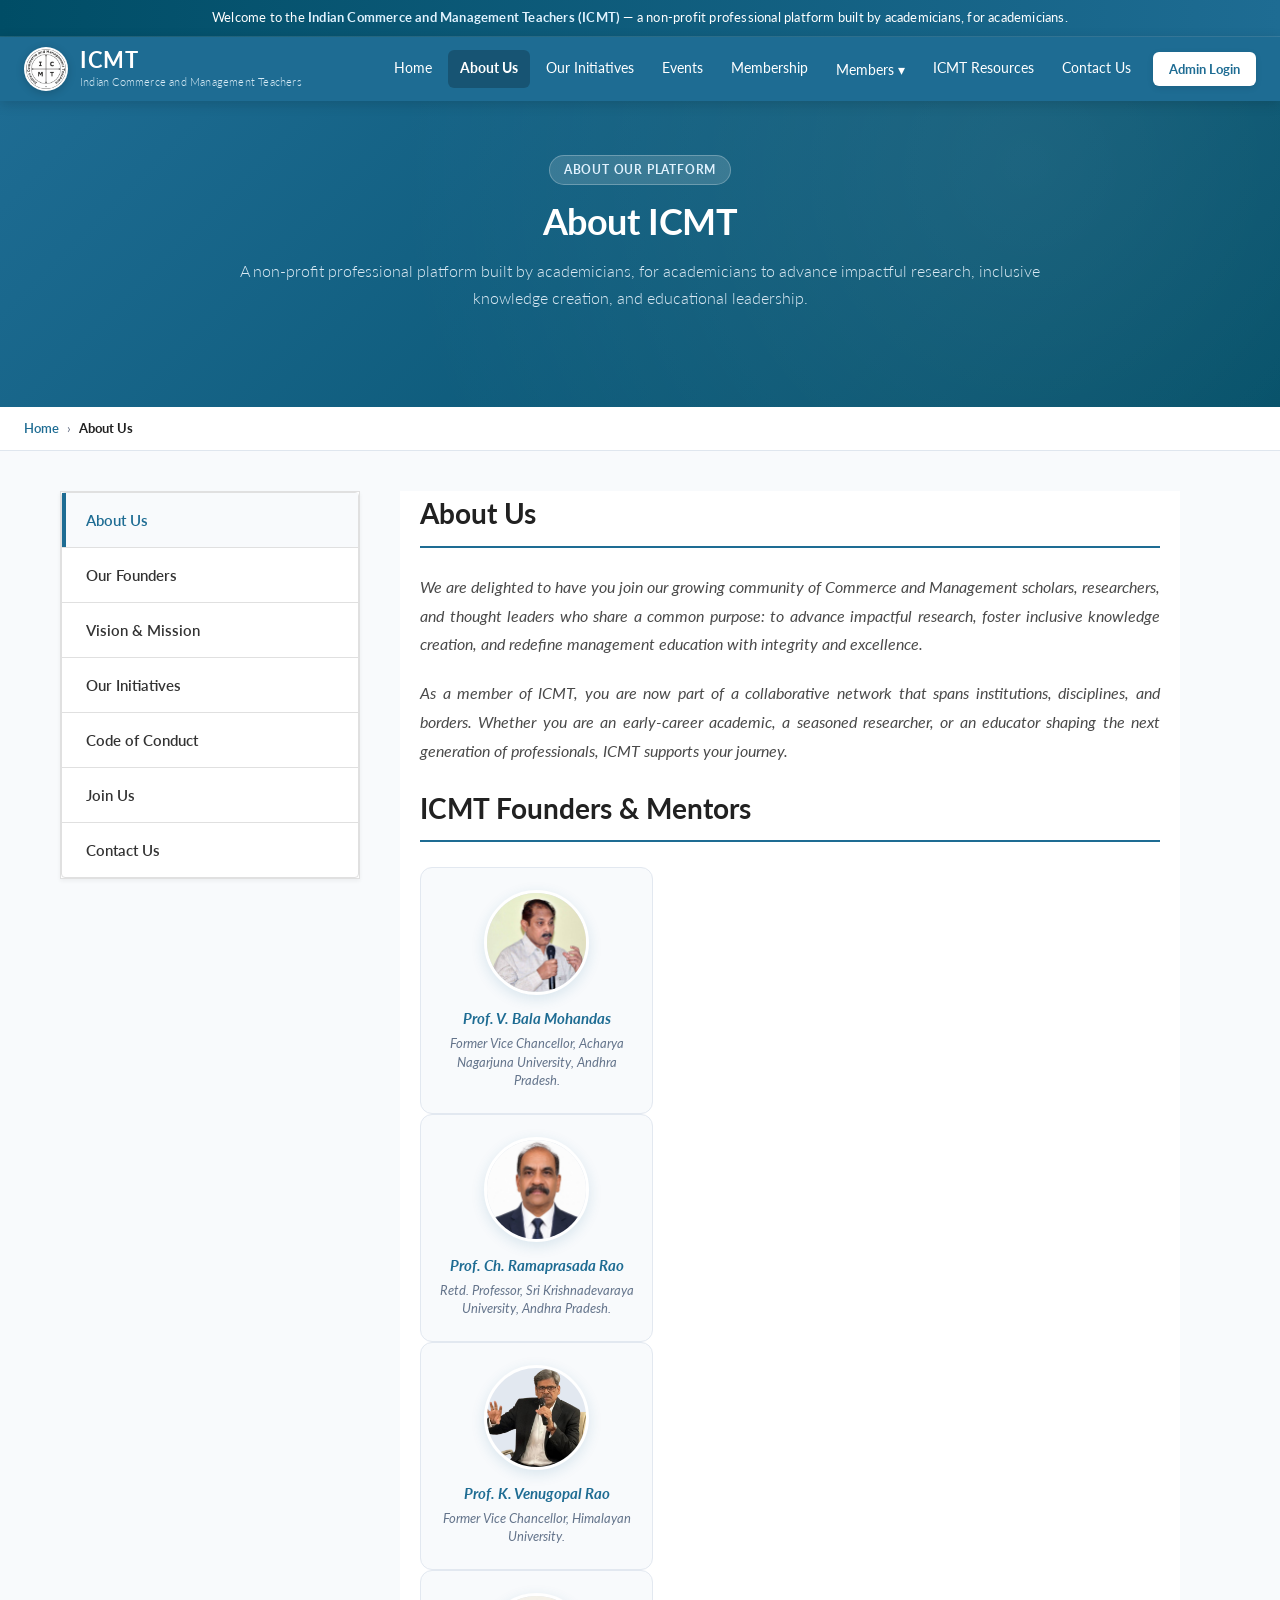
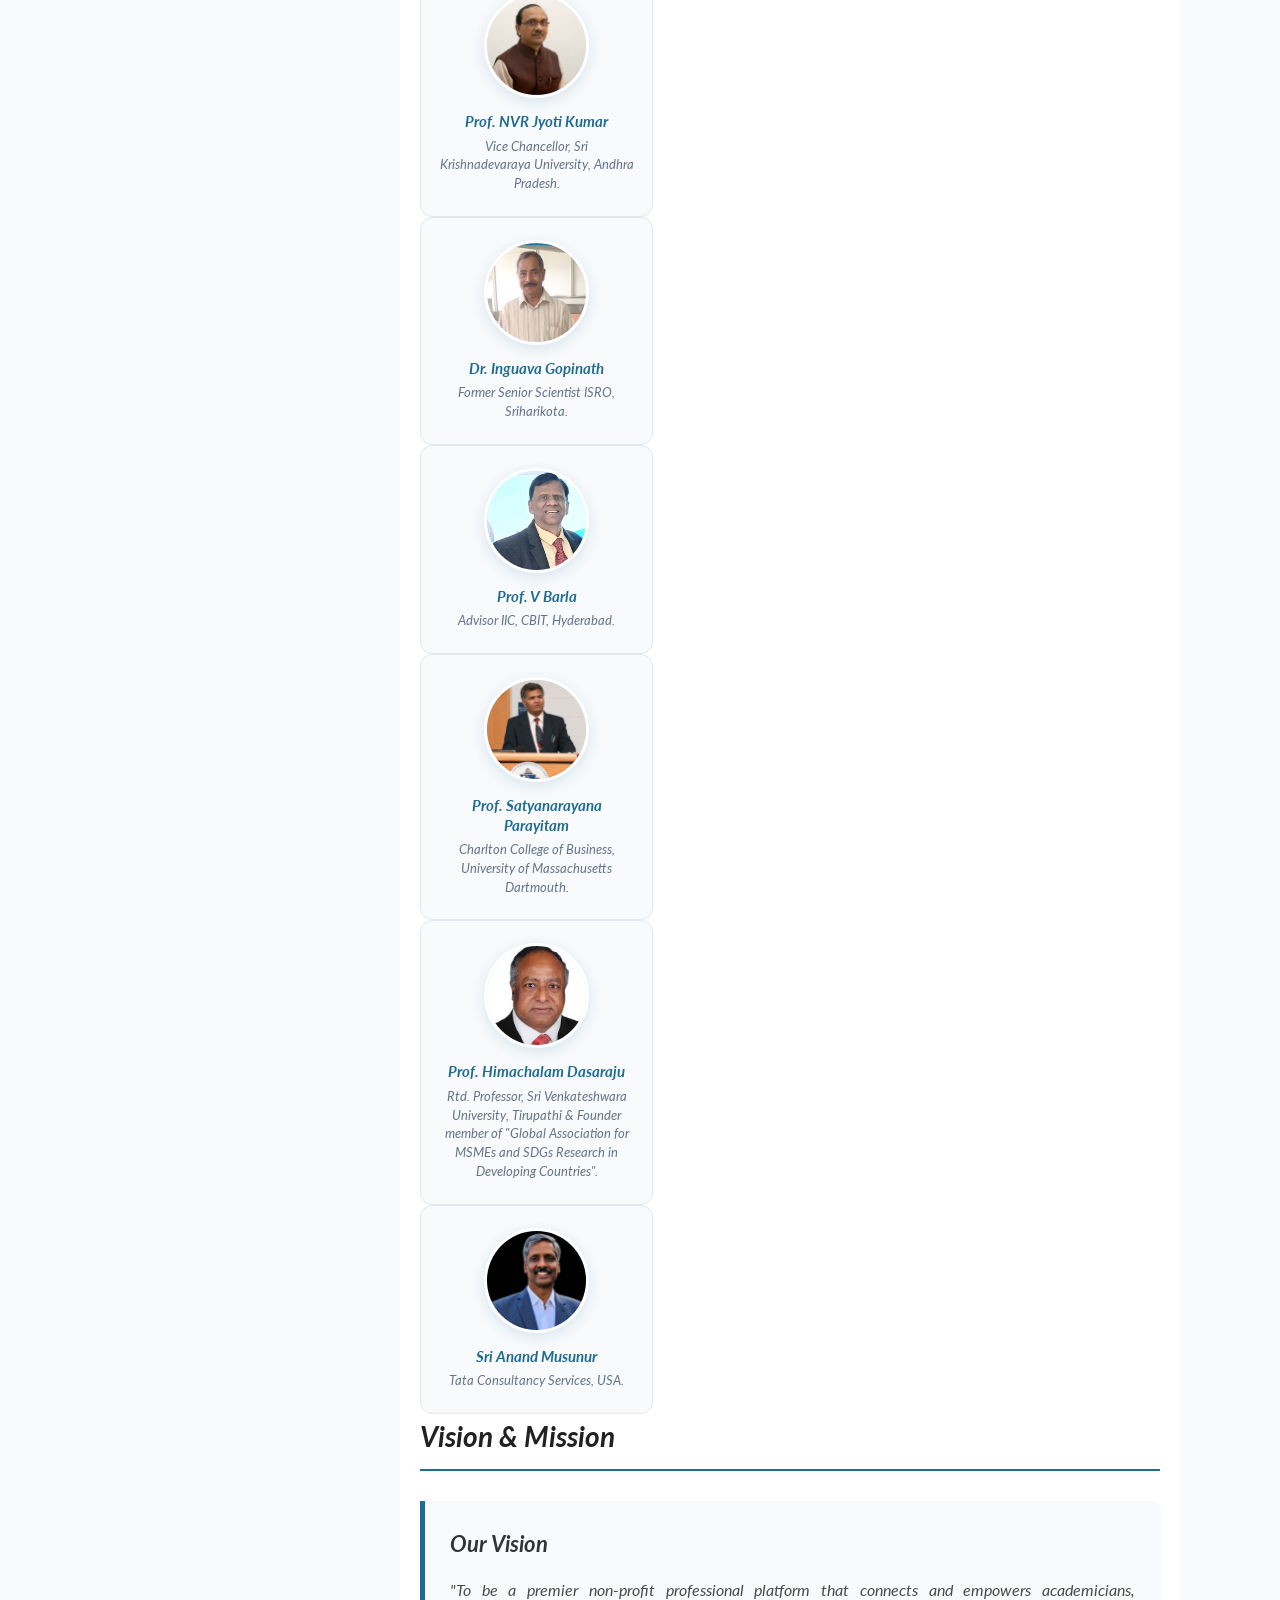
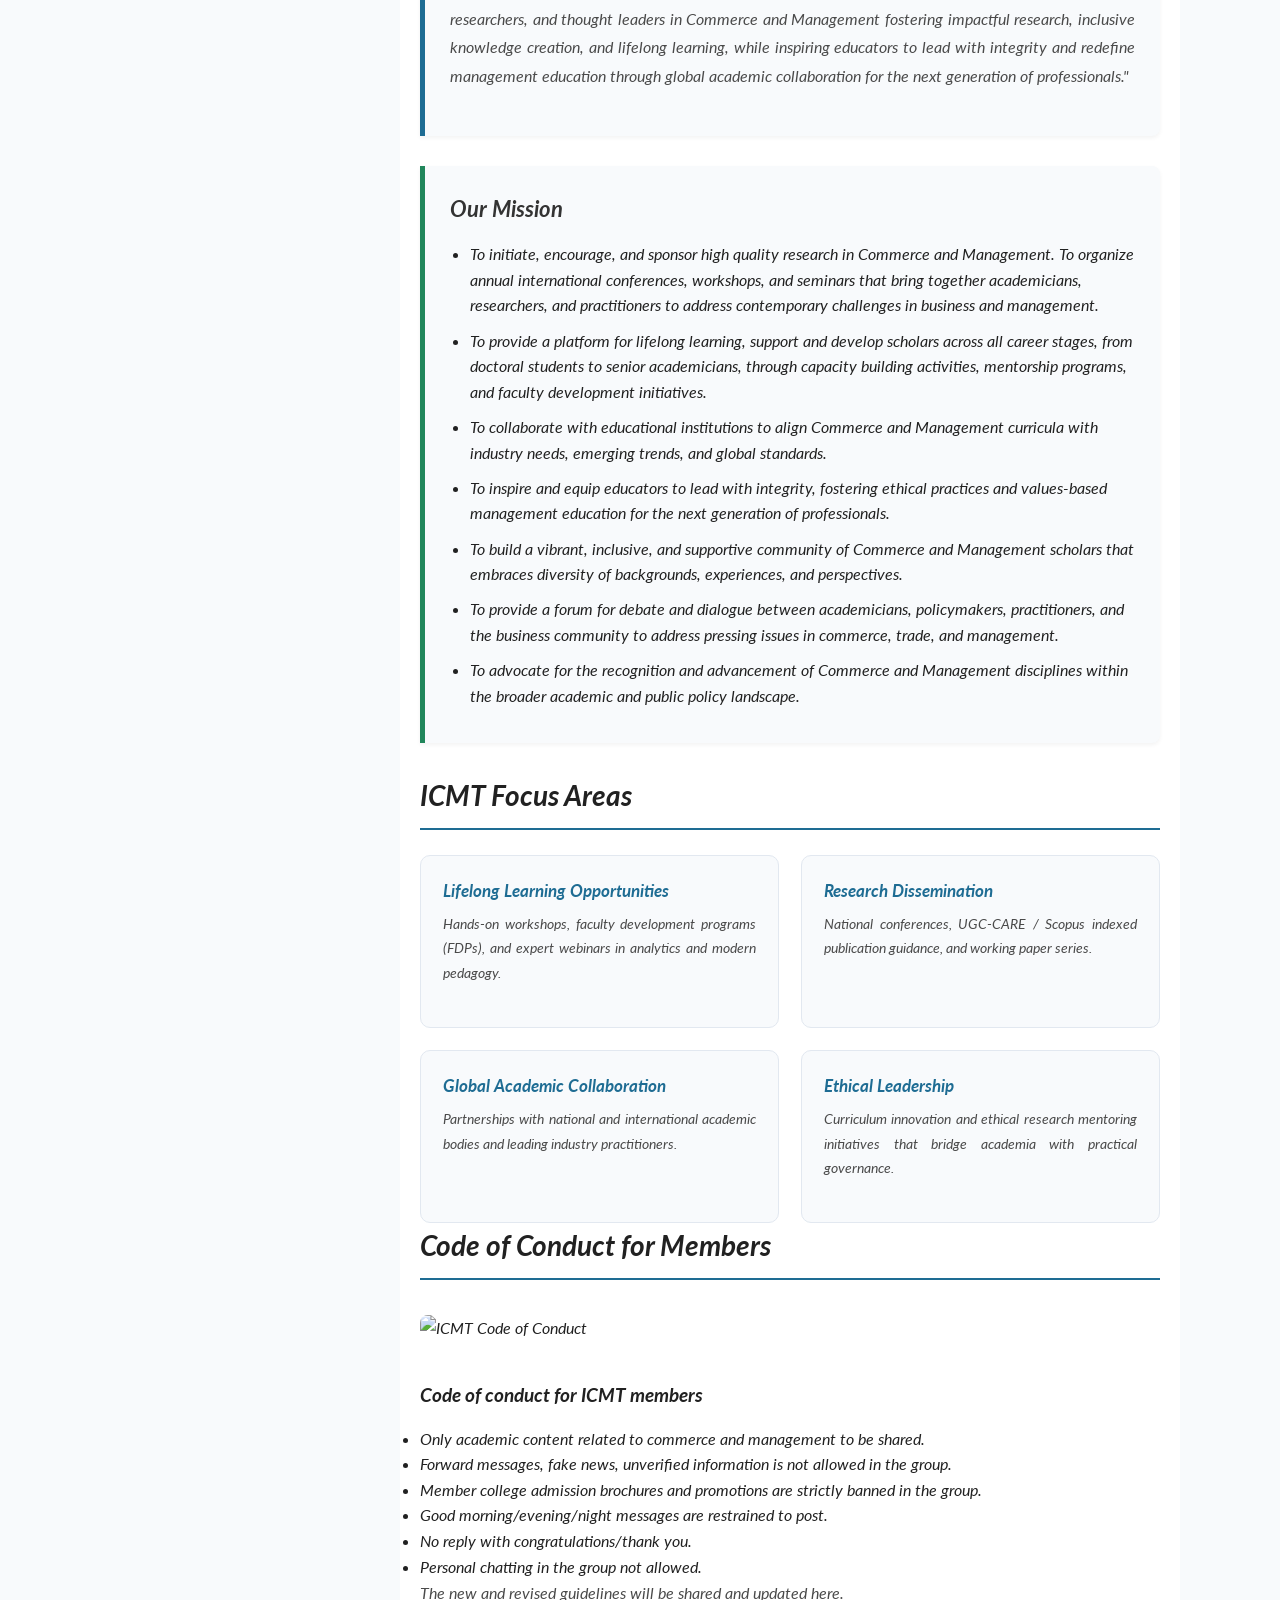
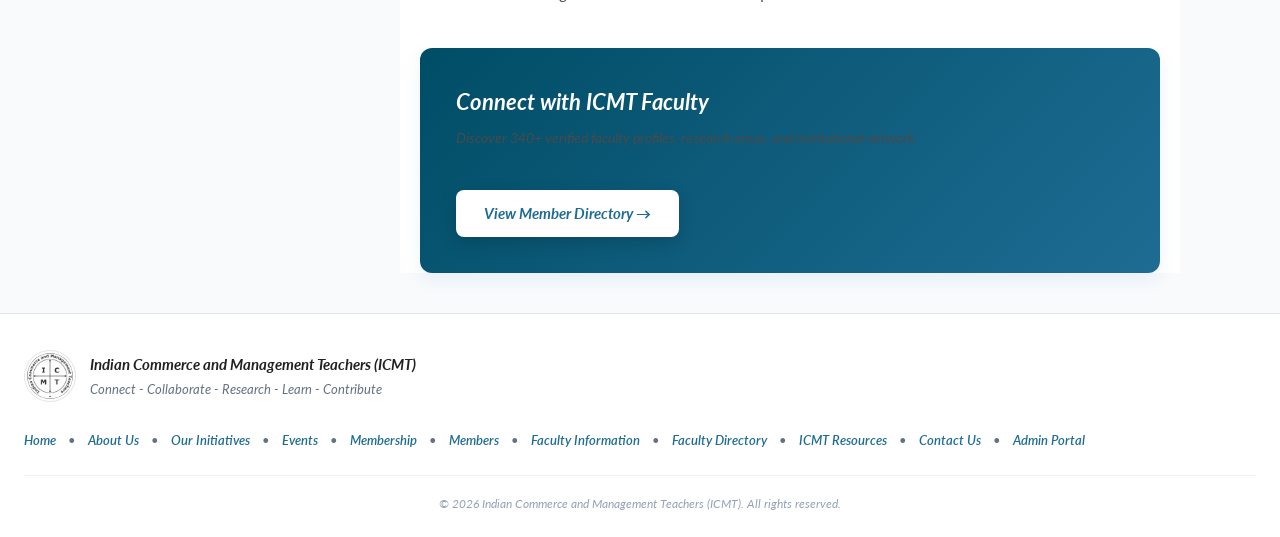
==== about-us.html @ a71acb98 "Add Who is ICMT Membership for section on Membership page and refine About Us typography" ====
<!doctype html>
<html lang="en">
<head>
<meta charset="utf-8">
<meta name="viewport" content="width=device-width,initial-scale=1">
<title>About Us — ICMT Indian Commerce and Management Teachers</title>
<link rel="preconnect" href="https://fonts.googleapis.com">
<link rel="preconnect" href="https://fonts.gstatic.com" crossorigin>
<link href="https://fonts.googleapis.com/css2?family=Lato:ital,wght@0,300;0,400;0,700;1,300;1,400;1,700&display=swap" rel="stylesheet">
<link rel="stylesheet" href="css/style.css">
<!-- <link rel="icon" href="assets/images/icmt-logo.png" type="image/png"> -->

<style>
  /* AIMA-Style Structural Layout Additions */
  .aima-page-container {
    display: flex;
    flex-wrap: wrap;
    gap: 40px;
    margin: 40px auto;
    max-width: 1200px;
    padding: 0 20px;
  }
  
  /* Left Sidebar Navigation */
  .aima-sidebar {
    flex: 1 1 250px;
    max-width: 300px;
  }
  .aima-sidebar-menu {
    list-style: none;
    padding: 0;
    margin: 0;
    border: 1px solid #e0e0e0;
    border-radius: 4px;
    background: #fff;
  }
  .aima-sidebar-menu li {
    border-bottom: 1px solid #e0e0e0;
  }
  .aima-sidebar-menu li:last-child {
    border-bottom: none;
  }
  .aima-sidebar-menu a {
    display: block;
    padding: 15px 20px;
    color: #333;
    text-decoration: none;
    font-weight: 600;
    font-size: 15px;
    transition: all 0.2s ease-in-out;
    border-left: 4px solid transparent;
  }
  .aima-sidebar-menu a:hover, .aima-sidebar-menu a.active {
    background-color: #f8fafc;
    color: #1e6c93;
    border-left-color: #1e6c93;
  }

  /* Right Main Content Area */
  .aima-content-area {
    flex: 3 1 600px;
  }
  .aima-content-area h2 {
    color: #212121;
    font-size: 28px;
    border-bottom: 2px solid #1e6c93;
    padding-bottom: 10px;
    margin-bottom: 25px;
    margin-top: 40px;
  }
  .aima-content-area h2:first-child {
    margin-top: 0;
  }
  .aima-content-area p {
    line-height: 1.8;
    color: #4a4a4a;
    margin-bottom: 20px;
  }

  /* Vision & Mission Callout Boxes */
  .aima-highlight-box {
    background: #f8fafc;
    border-left: 5px solid #1e6c93;
    padding: 25px;
    margin: 30px 0;
    border-radius: 0 8px 8px 0;
    box-shadow: 0 2px 4px rgba(0,0,0,0.05);
  }
  .aima-highlight-box.mission {
    border-left-color: #21865b;
  }
  .aima-highlight-box h3 {
    margin-top: 0;
    color: #333;
    font-size: 22px;
    margin-bottom: 15px;
  }
  /* Improve spacing for lists inside highlight boxes */
  .aima-highlight-box ul {
    margin: 0 0 0 1.25rem;
    padding: 0;
    list-style: disc;
  }
  .aima-highlight-box ul li {
    margin-bottom: 0.6rem;
    line-height: 1.6;
  }
</style>
</head>
<body>

<div class="site-welcome-banner">
  Welcome to the <b>Indian Commerce and Management Teachers (ICMT)</b> — a non-profit professional platform built by academicians, for academicians.
</div>

<header class="header">
  <div class="header-inner">
    <a href="index.html" class="brand">
      <img src="assets/images/icmt-logo.png" alt="ICMT Logo" class="brand-logo">
      <div class="brand-text">
        <span class="brand-title">ICMT</span>
        <span class="brand-sub">Indian Commerce and Management Teachers</span>
      </div>
    </a>
    <nav class="nav-links">
      <a href="index.html" class="nav-item ">Home</a>
      <a href="about-us.html" class="nav-item active">About Us</a>
      <a href="initiatives.html" class="nav-item ">Our Initiatives</a>
      <a href="events.html" class="nav-item ">Events</a>
      <a href="membership.html" class="nav-item ">Membership</a>
      <div class="nav-dropdown ">
        <a href="members.html" class="nav-item nav-dropdown-toggle">Members ▾</a>
        <div class="nav-dropdown-menu">
          <a href="public-directory.html" class="dropdown-item ">Member Directory</a>
        </div>
      </div>
      <a href="resources.html" class="nav-item ">ICMT Resources</a>
      <a href="contact.html" class="nav-item ">Contact Us</a>
      <a href="admin.html" class="nav-btn-admin">Admin Login</a>
    </nav>
  </div>
</header>

<section class="site-hero">
  <div class="site-hero-inner">
    <span class="hero-badge">About Our Platform</span>
    <h1>About ICMT</h1>
    <p>A non-profit professional platform built by academicians, for academicians to advance impactful research, inclusive knowledge creation, and educational leadership.</p>
  </div>
</section>

<div class="breadcrumb-bar">
  <div class="breadcrumb-inner">
    <a href="index.html">Home</a>
    <span>&rsaquo;</span>
    <span style="color:#212121;font-weight:700">About Us</span>
  </div>
</div>

<main class="aima-page-container">
  
  <!-- Left Sidebar Navigation (AIMA Style) -->
  <aside class="aima-sidebar">
    <ul class="aima-sidebar-menu">
      <li><a href="#welcome" class="active">About Us</a></li>
      <li><a href="#founders">Our Founders</a></li>
      <li><a href="#vision-mission">Vision &amp; Mission</a></li>
      <li><a href="initiatives.html">Our Initiatives</a></li>
      <li><a href="#code-of-conduct">Code of Conduct</a></li>
      <li><a href="membership.html">Join Us</a></li>
      <li><a href="contact.html">Contact Us</a></li>
    </ul>
  </aside>

  <!-- Right Main Content -->
  <article class="aima-content-area">
    
    <section id="welcome">
      <h2>About Us</h2>
      <p><i>
        We are delighted to have you join our growing community of Commerce and Management scholars, researchers, and thought leaders who share a common purpose: to advance impactful research, foster inclusive knowledge creation, and redefine management education with integrity and excellence.
      </i></p>
      <p>
        <i>As a member of ICMT, you are now part of a collaborative network that spans institutions, disciplines, and borders. Whether you are an early-career academic, a seasoned researcher, or an educator shaping the next generation of professionals, ICMT supports your journey.
      </i></p>
    </section>

    <section id="founders">
      <h2> ICMT Founders & Mentors</h2>
      <p><i
        Founded by senior academic administrators, former Vice Chancellors, and eminent researchers to build a collaborative bridge for scholarship, research mentoring, and educational innovation.
      </p>
      <div class="founders-grid">
        <div class="founder-card">
          <div class="founder-photo-wrap">
            <img src="assets/images/founders/prof-v-bala-mohandas.jpg" alt="Prof. V. Bala Mohandas" class="founder-img">
          </div>
          <b>Prof. V. Bala Mohandas</b>
          <span>Former Vice Chancellor, Acharya Nagarjuna University, Andhra Pradesh.</span>
        </div>
        <div class="founder-card">
          <div class="founder-photo-wrap">
            <img src="assets/images/founders/prof-ch-ramaprasada-rao.jpg" alt="Prof. Ch. Ramaprasada Rao" class="founder-img">
          </div>
          <b>Prof. Ch. Ramaprasada Rao</b>
          <span>Retd. Professor, Sri Krishnadevaraya University, Andhra Pradesh.</span>
        </div>
        <div class="founder-card">
          <div class="founder-photo-wrap">
            <img src="assets/images/founders/prof-k-venugopal-rao.jpg" alt="Prof. K. Venugopal Rao" class="founder-img">
          </div>
          <b>Prof. K. Venugopal Rao</b>
          <span>Former Vice Chancellor, Himalayan University.</span>
        </div>
        <div class="founder-card">
          <div class="founder-photo-wrap">
            <img src="assets/images/founders/prof-nvr-jyoti-kumar.jpg" alt="Prof. NVR Jyoti Kumar" class="founder-img">
          </div>
          <b>Prof. NVR Jyoti Kumar</b>
          <span>Vice Chancellor, Sri Krishnadevaraya University, Andhra Pradesh.</span>
        </div>
        <div class="founder-card">
          <div class="founder-photo-wrap">
            <img src="assets/images/founders/dr-inguava-gopinath.jpg" alt="Dr. Inguava Gopinath" class="founder-img">
          </div>
          <b>Dr. Inguava Gopinath</b>
          <span>Former Senior Scientist ISRO, Sriharikota.</span>
        </div>
        <div class="founder-card">
          <div class="founder-photo-wrap">
            <img src="assets/images/founders/prof-v-barla.jpg" alt="Prof. V Barla" class="founder-img">
          </div>
          <b>Prof. V Barla</b>
          <span>Advisor IIC, CBIT, Hyderabad.</span>
        </div>
        <div class="founder-card">
          <div class="founder-photo-wrap">
            <img src="assets/images/founders/prof-satyanarayana-parayitam.jpg" alt="Prof. Satyanarayana Parayitam" class="founder-img">
          </div>
          <b>Prof. Satyanarayana Parayitam</b>
          <span>Charlton College of Business, University of Massachusetts Dartmouth.</span>
        </div>
        <div class="founder-card">
          <div class="founder-photo-wrap">
            <img src="assets/images/founders/prof-himachalam-dasaraju.jpg" alt="Prof. Himachalam Dasaraju" class="founder-img">
          </div>
          <b>Prof. Himachalam Dasaraju</b>
          <span>Rtd. Professor, Sri Venkateshwara University, Tirupathi & Founder member of "Global Association for MSMEs and SDGs Research in Developing Countries".</span>
        </div>
        <div class="founder-card">
          <div class="founder-photo-wrap">
            <img src="assets/images/founders/sri-anand-musunur.jpg" alt="Sri Anand Musunur" class="founder-img">
          </div>
          <b>Sri Anand Musunur</b>
          <span>Tata Consultancy Services, USA.</span>
        </div>
      </div>
    </section>

    <section id="vision-mission">
      <h2>Vision & Mission</h2>
      
      <div class="aima-highlight-box">
        <h3>Our Vision</h3>
        <p><i>"To be a premier non-profit professional platform that connects and empowers academicians, researchers, and thought leaders in Commerce and Management fostering impactful research, inclusive knowledge creation, and lifelong learning, while inspiring educators to lead with integrity and redefine management education through global academic collaboration for the next generation of professionals."</i></p>
      </div>

      <div class="aima-highlight-box mission">
        <h3>Our Mission</h3>
        <ul>
          <li><i>To initiate, encourage, and sponsor high quality research in Commerce and Management. To organize annual international conferences, workshops, and seminars that bring together academicians, researchers, and practitioners to address contemporary challenges in business and management.</i></li>
          <li><i>To provide a platform for lifelong learning, support and develop scholars across all career stages, from doctoral students to senior academicians, through capacity building activities, mentorship programs, and faculty development initiatives.</i></li>
          <li><i>To collaborate with educational institutions to align Commerce and Management curricula with industry needs, emerging trends, and global standards.</i></li>
          <li><i>To inspire and equip educators to lead with integrity, fostering ethical practices and values-based management education for the next generation of professionals.</i></li>
          <li><i>To build a vibrant, inclusive, and supportive community of Commerce and Management scholars that embraces diversity of backgrounds, experiences, and perspectives.</i></li>
          <li><i>To provide a forum for debate and dialogue between academicians, policymakers, practitioners, and the business community to address pressing issues in commerce, trade, and management.</i></li>
          <li><i>To advocate for the recognition and advancement of Commerce and Management disciplines within the broader academic and public policy landscape.</i></li>
        </ul>
      </div>
    </section>

    <section id="opportunities">
      <h2>ICMT Focus Areas</h2>
      <div class="grid-2" style="margin-top:20px">
        <div class="feature-card">
          <!--div class="icon">📘</div-->
          <h3>Lifelong Learning Opportunities</h3>
          <p><i>Hands-on workshops, faculty development programs (FDPs), and expert webinars in analytics and modern pedagogy.</i></p>
        </div>
        <div class="feature-card">
          <!--div class="icon">📑</div-->
          <h3>Research Dissemination</h3>
          <p><i>National conferences, UGC-CARE / Scopus indexed publication guidance, and working paper series.</i></p>
        </div>
        <div class="feature-card">
          <!--div class="icon">🌍</div-->
          <h3>Global Academic Collaboration</h3>
          <p><i>Partnerships with national and international academic bodies and leading industry practitioners.</i></p>
        </div>
        <div class="feature-card">
          <!--div class="icon">⚖️</div-->
          <h3>Ethical Leadership</h3>
          <p><i>Curriculum innovation and ethical research mentoring initiatives that bridge academia with practical governance.</i></p>
        </div>
      </div>
    </section>

    <section id="code-of-conduct">
      <h2>Code of Conduct for Members</h2>
      <img src="https://lh3.googleusercontent.com/sitesv/[base64]w1280" alt="ICMT Code of Conduct" style="max-width:100%; height:auto; margin: 10px 0 20px; border-radius:8px;">
      <h3 style="margin-top:20px; margin-bottom:15px;">Code of conduct for ICMT members</h3>
      <ul>
        <li><i>Only academic content related to commerce and management to be shared.</i></li>
        <li><i>Forward messages, fake news, unverified information is not allowed in the group.</i></li>
        <li><i>Member college admission brochures and promotions are strictly banned in the group.</i></li>
        <li><i>Good morning/evening/night messages are restrained to post.</i></li>
        <li><i>No reply with congratulations/thank you.</i></li>
        <li><i>Personal chatting in the group not allowed.</i></li>
      </ul>
      <p><i>The new and revised guidelines will be shared and updated here.</i></p>
    </section>

    <div class="banner-cta" style="margin-top: 40px;">
      <div class="banner-cta-text">
        <h3>Connect with ICMT Faculty</h3>
        <p>Discover 340+ verified faculty profiles, research areas, and institutional network.</p>
      </div>
      <a href="public-directory.html" class="btn-cta">
        <span>View Member Directory &rarr;</span>
      </a>
    </div>

  </article>
</main>

<footer class="footer">
  <div class="footer-inner">
    <div class="footer-brand">
      <img src="assets/images/icmt-logo.png" alt="ICMT Logo" class="footer-logo">
      <div>
        <b>Indian Commerce and Management Teachers (ICMT)</b>
        <p>Connect - Collaborate - Research - Learn - Contribute</p>
      </div>
    </div>
    <div class="footer-links">
      <a href="index.html">Home</a> &bull;
      <a href="about-us.html">About Us</a> &bull;
      <a href="initiatives.html">Our Initiatives</a> &bull;
      <a href="events.html">Events</a> &bull;
      <a href="membership.html">Membership</a> &bull;
      <a href="members.html">Members</a> &bull;
      <a href="faculty.html">Faculty Information</a> &bull;
      <a href="public-directory.html">Faculty Directory</a> &bull;
      <a href="resources.html">ICMT Resources</a> &bull;
      <a href="contact.html">Contact Us</a> &bull;
      <a href="admin.html">Admin Portal</a>
    </div>
  </div>
  <div class="footer-bottom">
    &copy; 2026 Indian Commerce and Management Teachers (ICMT). All rights reserved.
  </div>
</footer>
</body>
</html>
---- css/style.css ----
@import url('https://fonts.googleapis.com/css2?family=Lato:ital,wght@0,300;0,400;0,700;1,300;1,400;1,700&display=swap');

:root{
  --navy:#1e6c93;
  --navy-dark:#004d66;
  --blue:#1e6c93;
  --blue-hover:#005a7d;
  --blue-light:#eaf5fb;
  --blue2:#eaf5fb;
  --teal-accent:#38bdf8;
  --green:#21865b;
  --red:#c74646;
  --bg:#f8fafc;
  --card-bg:#ffffff;
  --line:#dfe6ee;
  --border-light:#e2e8f0;
  --text:#212121;
  --text-muted:#64748b;
  --muted:#667085;
  --white:#ffffff;
  --shadow-sm:0 2px 8px rgba(0,0,0,0.06);
  --shadow-md:0 6px 18px rgba(30,108,147,0.08);
  --shadow-lg:0 12px 32px rgba(30,108,147,0.12);
  --transition:all .2s cubic-bezier(0.4,0,0.2,1);
}

*{box-sizing:border-box;margin:0;padding:0}
html{scroll-behavior:smooth}
body{
  font-family:'Lato',-apple-system,BlinkMacSystemFont,"Segoe UI",Roboto,Arial,sans-serif;
  background:var(--bg);
  color:var(--text);
  line-height:1.6;
  min-height:100vh;
  display:flex;
  flex-direction:column;
  overflow-x:hidden;
}
a{text-decoration:none;color:inherit;transition:var(--transition)}
button,input,select,textarea{font:inherit}
button{cursor:pointer}
.hidden{display:none!important}

/* ==================================================
   1. SITE TOPBAR, HEADER & NAVIGATION
   ================================================== */
.site-welcome-banner{
  background:linear-gradient(90deg,#004d66 0%,#1e6c93 100%);
  color:#ffffff;
  padding:8px 24px;
  font-size:12.5px;
  text-align:center;
  font-weight:400;
  letter-spacing:0.2px;
  border-bottom:1px solid rgba(255,255,255,0.12);
}
.site-welcome-banner b{
  font-weight:700;
  color:#e0f2fe;
}

.header{
  background:var(--navy);
  color:#fff;
  padding:10px 24px;
  position:sticky;
  top:0;
  z-index:100;
  box-shadow:0 3px 12px rgba(0,0,0,0.15);
  transition:var(--transition);
}
.header-inner{
  max-width:1280px;
  margin:0 auto;
  display:flex;
  justify-content:space-between;
  align-items:center;
  gap:16px;
}
.brand{
  display:flex;
  align-items:center;
  gap:12px;
  text-decoration:none;
  color:#fff;
  flex-shrink:0;
}
.brand-logo{
  height:44px;
  width:44px;
  aspect-ratio:1/1;
  object-fit:contain;
  border-radius:50%;
  background:#ffffff;
  padding:2px;
  box-shadow:0 2px 8px rgba(0,0,0,0.18);
  flex-shrink:0;
  transition:transform .2s ease;
}
.brand:hover .brand-logo{
  transform:scale(1.05);
}
.brand-text{
  display:flex;
  flex-direction:column;
}
.brand-title{
  font-size:22px;
  font-weight:700;
  letter-spacing:0.5px;
  line-height:1.2;
  color:#ffffff;
}
.brand-sub{
  font-size:11px;
  color:#d5eaf5;
  font-weight:300;
  letter-spacing:0.2px;
}
.nav-links{
  display:flex;
  align-items:center;
  gap:4px;
  flex-wrap:wrap;
}
.nav-item{
  padding:8px 12px;
  border-radius:6px;
  font-size:13.5px;
  font-weight:400;
  color:#ffffff;
  text-decoration:none;
  transition:var(--transition);
  white-space:nowrap;
  position:relative;
}
.nav-item:hover{
  background:rgba(255,255,255,0.18);
  color:#ffffff;
  transform:translateY(-1px);
}
.nav-item.active{
  background:rgba(0,0,0,0.22);
  font-weight:700;
  color:#ffffff;
}
.nav-dropdown{
  position:relative;
  display:inline-block;
}
.nav-dropdown-menu{
  display:none;
  position:absolute;
  top:100%;
  left:0;
  background:#ffffff;
  min-width:200px;
  box-shadow:0 10px 30px rgba(0,0,0,0.15);
  border-radius:8px;
  padding:6px 0;
  z-index:110;
  border:1px solid #dfe6ee;
  animation:fadeIn .18s ease-out;
}
@keyframes fadeIn{
  from{opacity:0;transform:translateY(4px)}
  to{opacity:1;transform:translateY(0)}
}
.nav-dropdown:hover .nav-dropdown-menu,
.nav-dropdown:focus-within .nav-dropdown-menu{
  display:block;
}
.dropdown-item{
  display:block;
  padding:9px 18px;
  font-size:13px;
  color:#212121;
  text-decoration:none;
  transition:background .15s ease, color .15s ease;
}
.dropdown-item:hover{
  background:#eaf5fb;
  color:#1e6c93;
}
.dropdown-item.active{
  font-weight:700;
  color:#1e6c93;
  background:#eaf5fb;
}
.nav-dropdown.active > .nav-item{
  background:rgba(0,0,0,0.22);
  font-weight:700;
  color:#ffffff;
}
.nav-btn-admin{
  background:#ffffff;
  color:var(--navy);
  padding:7px 16px;
  border-radius:6px;
  font-size:13px;
  font-weight:700;
  text-decoration:none;
  margin-left:6px;
  transition:var(--transition);
  box-shadow:0 2px 6px rgba(0,0,0,0.1);
}
.nav-btn-admin:hover{
  background:#eaf5fb;
  color:var(--navy-dark);
  transform:translateY(-1px);
  box-shadow:0 4px 12px rgba(0,0,0,0.15);
}

/* Breadcrumbs */
.breadcrumb-bar{
  background:#ffffff;
  border-bottom:1px solid var(--line);
  padding:11px 24px;
  font-size:13px;
  color:var(--muted);
}
.breadcrumb-inner{
  max-width:1280px;
  margin:0 auto;
  display:flex;
  align-items:center;
  gap:8px;
}
.breadcrumb-inner a{
  color:var(--navy);
  font-weight:600;
}
.breadcrumb-inner a:hover{
  text-decoration:underline;
}

/* ==================================================
   2. HERO SECTION WITH CURVED WAVE BACKGROUND
   ================================================== */
.site-hero{
  position:relative;
  background:linear-gradient(135deg,#1e6c93 0%,#004d66 100%);
  color:#ffffff;
  padding:54px 24px 72px;
  text-align:center;
  overflow:hidden;
}
.site-hero::before{
  content:"";
  position:absolute;
  inset:0;
  background:radial-gradient(circle at 80% 20%,rgba(255,255,255,0.08) 0%,transparent 60%);
  pointer-events:none;
}
.site-hero-inner{
  max-width:920px;
  margin:0 auto;
  position:relative;
  z-index:2;
}
.hero-badge{
  display:inline-block;
  background:rgba(255,255,255,0.15);
  border:1px solid rgba(255,255,255,0.25);
  padding:5px 14px;
  border-radius:20px;
  font-size:11.5px;
  font-weight:700;
  text-transform:uppercase;
  letter-spacing:0.8px;
  margin-bottom:14px;
  color:#e0f2fe;
}
.site-hero h1{
  font-size:36px;
  font-weight:700;
  line-height:1.25;
  margin-bottom:14px;
  letter-spacing:-0.4px;
}
.site-hero p{
  font-size:16px;
  color:#dbeaf4;
  line-height:1.65;
  font-weight:300;
  max-width:800px;
  margin:0 auto 24px;
}
.hero-actions{
  display:flex;
  justify-content:center;
  gap:12px;
  flex-wrap:wrap;
}
.hero-cta-primary{
  background:#ffffff;
  color:var(--navy);
  padding:12px 26px;
  border-radius:8px;
  font-size:14.5px;
  font-weight:700;
  display:inline-flex;
  align-items:center;
  gap:8px;
  box-shadow:0 6px 20px rgba(0,0,0,0.18);
  transition:var(--transition);
}
.hero-cta-primary:hover{
  background:#f0f7fc;
  color:var(--navy-dark);
  transform:translateY(-2px);
  box-shadow:0 8px 24px rgba(0,0,0,0.22);
}
.hero-cta-secondary{
  background:rgba(255,255,255,0.12);
  color:#ffffff;
  border:1px solid rgba(255,255,255,0.3);
  padding:12px 24px;
  border-radius:8px;
  font-size:14.5px;
  font-weight:700;
  display:inline-flex;
  align-items:center;
  gap:8px;
  transition:var(--transition);
}
.hero-cta-secondary:hover{
  background:rgba(255,255,255,0.22);
  transform:translateY(-2px);
}

.hero-wave{
  position:absolute;
  bottom:0;
  left:0;
  width:100%;
  overflow:hidden;
  line-height:0;
  transform:translateZ(0);
}
.hero-wave svg{
  position:relative;
  display:block;
  width:calc(100% + 1.3px);
  height:44px;
}

/* ==================================================
   3. MAIN CONTENT, CARDS & GRIDS
   ================================================== */
.container{
  max-width:1160px;
  margin:44px auto 64px;
  padding:0 24px;
  width:100%;
}
.section-block{
  background:var(--card-bg);
  border:1px solid var(--border-light);
  border-radius:12px;
  padding:34px;
  margin-bottom:32px;
  box-shadow:var(--shadow-sm);
  transition:var(--transition);
}
.section-block:hover{
  box-shadow:var(--shadow-md);
}
.section-block h2{
  font-size:23px;
  font-weight:700;
  color:var(--navy);
  margin-bottom:14px;
  display:flex;
  align-items:center;
  gap:10px;
}
.section-block p{
  color:#475569;
  font-size:14.5px;
  line-height:1.75;
  margin-bottom:16px;
}

.grid-2{
  display:grid;
  grid-template-columns:1fr 1fr;
  gap:22px;
}
.grid-3{
  display:grid;
  grid-template-columns:repeat(3,1fr);
  gap:22px;
}
.feature-card{
  background:#f8fafc;
  border:1px solid #e2e8f0;
  border-radius:10px;
  padding:22px;
  transition:var(--transition);
  display:flex;
  flex-direction:column;
}
.feature-card:hover{
  border-color:#b9d2e3;
  background:#ffffff;
  transform:translateY(-3px);
  box-shadow:var(--shadow-md);
}
.feature-card .icon{
  font-size:26px;
  margin-bottom:12px;
  display:inline-block;
}
.feature-card h3{
  font-size:16.5px;
  font-weight:700;
  color:var(--navy);
  margin-bottom:8px;
}
.feature-card p{
  font-size:13.5px;
  color:#64748b;
  margin:0;
  line-height:1.6;
}

.founders-grid{
  display:grid;
  grid-template-columns:repeat(3,1fr);
  gap:20px;
  margin-top:20px;
}
.founder-card{
  background:#f8fafc;
  border:1px solid #e2e8f0;
  border-radius:12px;
  padding:22px 18px;
  transition:var(--transition);
  display:flex;
  flex-direction:column;
  align-items:center;
  text-align:center;
}
.founder-card:hover{
  background:#ffffff;
  border-color:#b9d2e3;
  transform:translateY(-3px);
  box-shadow:var(--shadow-md);
}
.founder-photo-wrap{
  width:105px;
  height:105px;
  border-radius:50%;
  overflow:hidden;
  margin-bottom:14px;
  border:3px solid #ffffff;
  box-shadow:0 4px 14px rgba(30,108,147,0.14);
  background:#e2e8f0;
  flex-shrink:0;
}
.founder-img{
  width:100%;
  height:100%;
  object-fit:cover;
  display:block;
}
.founder-card b{
  display:block;
  color:#1e6c93;
  font-size:15px;
  font-weight:700;
  margin-bottom:6px;
  line-height:1.3;
}
.founder-card span{
  color:#64748b;
  font-size:12.5px;
  line-height:1.5;
  display:block;
}

.banner-cta{
  background:linear-gradient(135deg,#004d66 0%,#1e6c93 100%);
  color:#fff;
  border-radius:12px;
  padding:36px;
  display:flex;
  justify-content:space-between;
  align-items:center;
  flex-wrap:wrap;
  gap:20px;
  box-shadow:var(--shadow-md);
  margin-top:32px;
}
.banner-cta-text h3{
  font-size:22px;
  font-weight:700;
  margin-bottom:6px;
}
.banner-cta-text p{
  font-size:14px;
  color:#d5eaf5;
  margin:0;
}
.btn-cta{
  background:#fff;
  color:var(--navy);
  padding:12px 28px;
  border-radius:8px;
  font-size:14.5px;
  font-weight:700;
  display:inline-flex;
  align-items:center;
  gap:8px;
  box-shadow:0 6px 18px rgba(0,0,0,0.15);
  transition:var(--transition);
  white-space:nowrap;
}
.btn-cta:hover{
  background:#f0f7fc;
  transform:translateY(-2px);
  color:var(--navy-dark);
  box-shadow:0 8px 24px rgba(0,0,0,0.22);
}

/* ==================================================
   4. UNIFIED FOOTER
   ================================================== */
.footer{
  background:#ffffff;
  border-top:1px solid var(--line);
  padding:36px 24px 24px;
  font-size:13px;
  color:var(--muted);
  margin-top:auto;
}
.footer-inner{
  max-width:1280px;
  margin:0 auto;
  display:flex;
  justify-content:space-between;
  align-items:flex-start;
  flex-wrap:wrap;
  gap:28px;
}
.footer-brand{
  display:flex;
  align-items:center;
  gap:14px;
}
.footer-logo{
  height:52px;
  width:52px;
  aspect-ratio:1/1;
  object-fit:contain;
  border-radius:50%;
  background:#ffffff;
  padding:2px;
  border:1px solid #dfe6ee;
  flex-shrink:0;
}
.footer-brand b{
  font-size:14.5px;
  color:#212121;
  display:block;
  margin-bottom:4px;
}
.footer-brand p{
  font-size:12.5px;
  color:#667085;
  max-width:480px;
  margin:0;
}
.footer-links{
  display:flex;
  flex-wrap:wrap;
  gap:12px;
  align-items:center;
  font-size:13px;
}
.footer-links a{
  color:#1e6c93;
  font-weight:600;
  transition:var(--transition);
}
.footer-links a:hover{
  text-decoration:underline;
  color:#004d66;
}
.footer-bottom{
  max-width:1280px;
  margin:24px auto 0;
  padding-top:18px;
  border-top:1px solid #edf2f7;
  text-align:center;
  font-size:12px;
  color:#94a3b8;
}

/* ==================================================
   5. ADMIN & MANAGEMENT STYLES
   ================================================== */
.login{min-height:100vh;display:flex;align-items:center;justify-content:center;background:linear-gradient(135deg,#eaf4fb,#f8fafc)}
.loginbox{width:430px;background:#fff;border:1px solid var(--line);border-radius:16px;padding:34px;box-shadow:0 18px 50px rgba(13,53,84,0.1)}
.subtitle{color:var(--muted);font-size:13px;margin-top:5px}
label{font-size:13px;font-weight:700;color:#475467;display:block;margin:12px 0 6px}
input,select,textarea{width:100%;padding:10px 12px;border:1px solid #cbd5df;border-radius:8px;background:#fff;color:var(--text);outline:none;transition:border-color .15s ease}
input:focus,select:focus,textarea:focus{border-color:var(--blue);box-shadow:0 0 0 3px rgba(18,107,155,0.12)}
textarea{min-height:82px;resize:vertical}
.btn{border:0;border-radius:8px;padding:9px 15px;font-weight:600;font-size:13px;transition:all .15s ease;display:inline-flex;align-items:center;justify-content:center;gap:6px}
.btn:hover{transform:translateY(-1px)}
.primary{background:var(--blue);color:#fff}
.primary:hover{background:var(--blue-hover);box-shadow:0 4px 12px rgba(18,107,155,0.25)}
.secondary{background:#eaf0f5;color:#344054}
.secondary:hover{background:#dbe5ed}
.success{background:var(--green);color:#fff}
.danger{background:#fff0f0;color:#a83232}
.full{width:100%}
.sidebar{position:fixed;inset:0 auto 0 0;width:248px;background:var(--navy);color:#dbeaf4;padding:23px 14px;z-index:5;box-shadow:2px 0 10px rgba(0,0,0,0.05)}
.sidebrand{font-size:19px;font-weight:800;color:#fff;padding:0 10px;letter-spacing:-0.3px}
.sidebrand span{display:block;font-size:11px;font-weight:400;color:#a9c4d6;margin-top:4px}
.nav{margin-top:27px}
.nav button{display:block;width:100%;border:0;background:transparent;color:#dbeaf4;text-align:left;padding:11px 13px;border-radius:8px;margin:3px 0;font-weight:600;font-size:13px;transition:all .15s ease}
.nav button.active,.nav button:hover{background:#1c5b82;color:#fff}
.logout{position:absolute;bottom:20px;left:14px;width:calc(100% - 28px)}
.main{margin-left:248px;padding:28px 34px}
.top{display:flex;justify-content:space-between;align-items:center;margin-bottom:23px}
.top h1{margin:0;font-size:26px;font-weight:800;color:var(--navy);letter-spacing:-0.4px}
.top p{margin:4px 0 0;color:var(--muted);font-size:13px}
.role{background:#fff;border:1px solid var(--line);border-radius:8px;padding:8px 14px;font-size:12px;font-weight:700;color:var(--navy)}
.page{display:none}
.page.active{display:block}
.cards{display:grid;grid-template-columns:repeat(4,1fr);gap:15px;margin-bottom:19px}
.card,.panel{background:#fff;border:1px solid var(--line);border-radius:12px;box-shadow:0 4px 14px rgba(13,53,84,0.04)}
.card{padding:18px}
.label{font-size:12px;font-weight:700;text-transform:uppercase;color:var(--muted);letter-spacing:0.3px}
.metric{font-size:28px;font-weight:800;color:var(--navy);margin-top:6px}
.panel{padding:22px;margin-bottom:19px}
.panel h2{font-size:18px;font-weight:800;color:var(--navy);margin:0 0 16px}
.grid2{display:grid;grid-template-columns:1fr 1fr;gap:19px}
.bar{height:10px;background:#e7edf2;border-radius:9px;overflow:hidden;margin:7px 0 14px}
.bar span{display:block;height:100%;background:var(--blue)}
.toolbar{display:grid;grid-template-columns:1.6fr repeat(4,auto);gap:8px;margin-bottom:16px}
.toolbar input{min-width:230px}
.table{width:100%;border-collapse:collapse}
.table th,.table td{padding:12px 14px;border-bottom:1px solid #edf0f4;text-align:left;font-size:13px;vertical-align:middle}
.table th{background:#fafbfc;color:var(--muted);font-weight:700;font-size:12px;text-transform:uppercase;letter-spacing:0.3px}
.table tr:hover td{background:#f8fbfe}
.avatar{display:inline-flex;width:34px;height:34px;border-radius:50%;background:#e2f0f7;color:#155c7d;align-items:center;justify-content:center;font-weight:800;margin-right:8px;vertical-align:middle}
.thumb{width:42px;height:42px;border-radius:50%;object-fit:cover;vertical-align:middle;border:1px solid #d8e0e8}
.thumb-placeholder{width:42px;height:42px;border-radius:50%;background:#e8eef3;color:#667085;display:inline-flex;align-items:center;justify-content:center;font-size:11px;font-weight:700;text-align:center;vertical-align:middle}
.badge{display:inline-block;padding:4px 10px;border-radius:14px;font-size:11px;font-weight:600;background:#edf5f9;color:#225c78}
.badge.green{background:#eaf7f0;color:#1d754e}
.badge.red{background:#fff0f0;color:#a83232}
.form{display:grid;grid-template-columns:1fr 1fr;gap:15px}.field{display:flex;flex-direction:column}.fullrow,.actions{grid-column:1/-1}.actions{display:flex;justify-content:flex-end;gap:9px}.notice{background:var(--blue2);border-left:4px solid var(--blue);padding:11px 13px;border-radius:6px;color:#35566b;margin-bottom:17px}
.multi{min-height:100px}.help{font-size:11px;color:var(--muted);margin-top:4px}.photo-box{height:130px;border:2px dashed #b9c6d1;border-radius:8px;display:flex;align-items:center;justify-content:center;color:var(--muted);overflow:hidden}.photo-box img{width:100%;height:100%;object-fit:cover}
.profile{display:grid;grid-template-columns:180px 1fr;gap:25px}.photo-large{width:160px;height:195px;border-radius:10px;background:#e8eef3;display:flex;align-items:center;justify-content:center;color:var(--muted);overflow:hidden}.photo-large img{width:100%;height:100%;object-fit:cover}.info-grid{display:grid;grid-template-columns:1fr 1fr;gap:10px}.info{background:#f8fafc;border-radius:8px;padding:11px}.info b{display:block;color:var(--muted);font-size:11px;margin-bottom:4px}.chips{display:flex;gap:6px;flex-wrap:wrap}.chip{background:#eaf3f8;color:#205a77;padding:5px 9px;border-radius:15px;font-size:11px}
.empty{text-align:center;padding:32px;color:var(--muted)}.toast{position:fixed;right:24px;bottom:24px;background:#143e5c;color:#fff;padding:13px 16px;border-radius:9px;box-shadow:0 10px 30px #0002;display:none;z-index:20}
.public{max-width:1060px;margin:auto;padding:28px}.public-top{display:flex;justify-content:space-between;align-items:center;margin-bottom:18px}
.kpi-note{font-size:12px;color:var(--muted);margin-top:8px}

/* ==================================================
   6. AIMA-STYLE STRUCTURAL LAYOUT
   ================================================== */
.aima-page-container {
  display: flex;
  flex-wrap: wrap;
  gap: 30px;
  margin: 40px auto;
  max-width: 1140px;
  padding: 0 20px;
  align-items: flex-start;
}

/* Left Sidebar Navigation */
.aima-sidebar {
  flex: 1 1 250px;
  max-width: 280px;
  background: #ffffff;
  border: 1px solid #e0e0e0;
  box-shadow: 0 2px 4px rgba(0,0,0,0.05);
}
.sidebar-header {
  background-color: #1e6c93; /* ICMT Primary Blue */
  color: #ffffff;
  padding: 15px 20px;
  font-size: 18px;
  font-weight: 700;
  margin: 0;
}
.aima-sidebar-menu {
  list-style: none;
  padding: 0;
  margin: 0;
}
.aima-sidebar-menu li {
  border-bottom: 1px solid #e0e0e0;
}
.aima-sidebar-menu li:last-child {
  border-bottom: none;
}
.aima-sidebar-menu a {
  display: block;
  padding: 12px 20px;
  color: #4a4a4a;
  text-decoration: none;
  font-weight: 600;
  font-size: 15px;
  transition: all 0.2s ease;
  border-left: 4px solid transparent;
}
.aima-sidebar-menu a:hover, .aima-sidebar-menu a.active {
  background-color: #f8fafc; /* ICMT Light Background */
  color: #1e6c93;
  border-left-color: #1e6c93;
}

/* Right Main Content Area */
.aima-content-area {
  flex: 3 1 600px;
  background: #ffffff;
  padding: 0 20px;
}
.aima-content-area h2 {
  color: #212121;
  font-size: 26px;
  border-bottom: 2px solid #1e6c93;
  padding-bottom: 8px;
  margin-bottom: 20px;
  margin-top: 40px;
}
.aima-content-area h2:first-child {
  margin-top: 0;
}
.aima-content-area p {
  line-height: 1.8;
  color: #4a4a4a;
  margin-bottom: 20px;
  text-align: justify;
}

/* Vision & Mission Callout Boxes */
.aima-highlight-box {
  background: #f8fafc;
  border-left: 5px solid #1e6c93;
  padding: 20px;
  margin: 25px 0;
}
.aima-highlight-box.mission {
  border-left-color: #21865b; /* ICMT Green */
}
.aima-highlight-box h3 {
  margin-top: 0;
  color: #212121;
  font-size: 20px;
  margin-bottom: 10px;
}

/* ==================================================
   7. MEDIA QUERIES
   ================================================== */
@media(max-width:1000px){.cards{grid-template-columns:1fr 1fr}.toolbar{grid-template-columns:1fr 1fr}.grid2,.profile,.form{grid-template-columns:1fr}.fullrow,.actions{grid-column:auto}}
@media(max-width:980px){
  .grid-2,.grid-3,.founders-grid{grid-template-columns:1fr}
  .site-hero h1{font-size:28px}
  .banner-cta{flex-direction:column;text-align:center}
}
@media(max-width:640px){
  .header-inner{flex-direction:column;align-items:flex-start}
  .nav-links{width:100%;margin-top:8px}
  .site-hero h1{font-size:24px}
  .footer-inner{flex-direction:column}
}
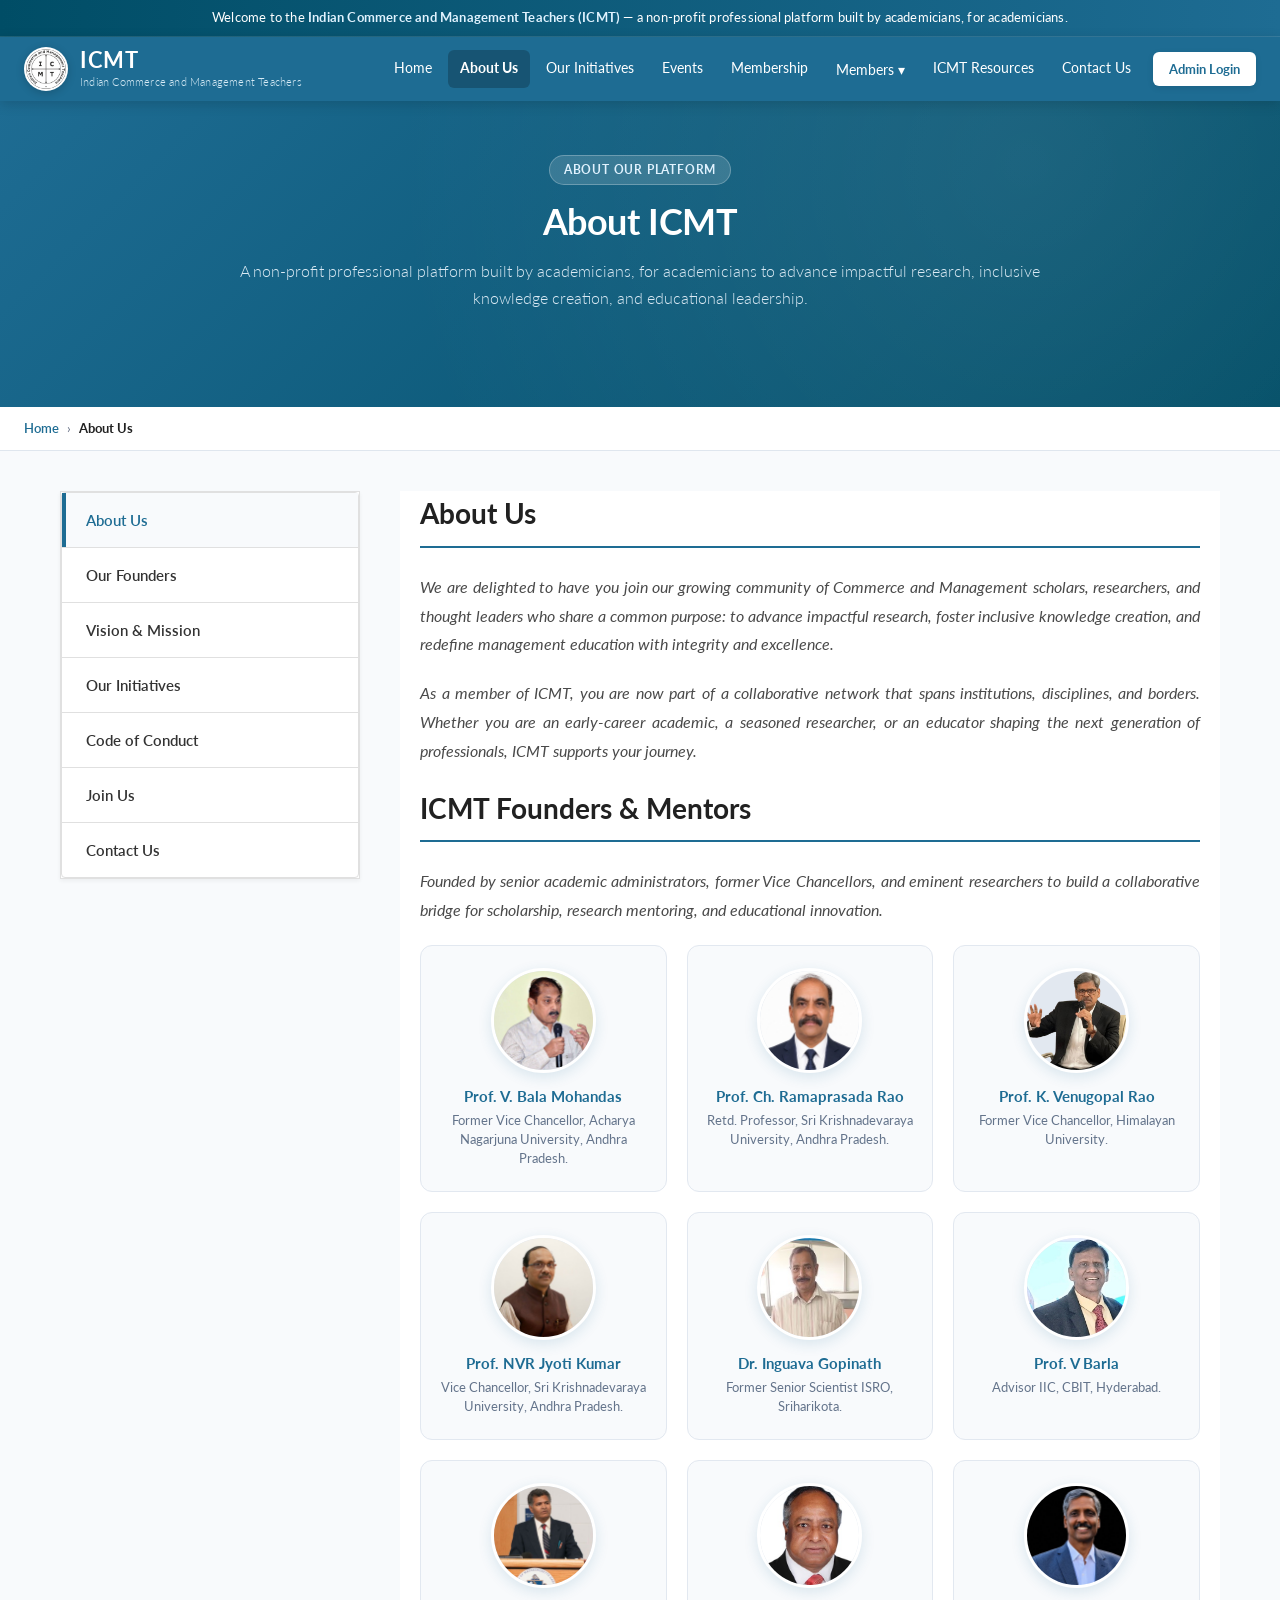
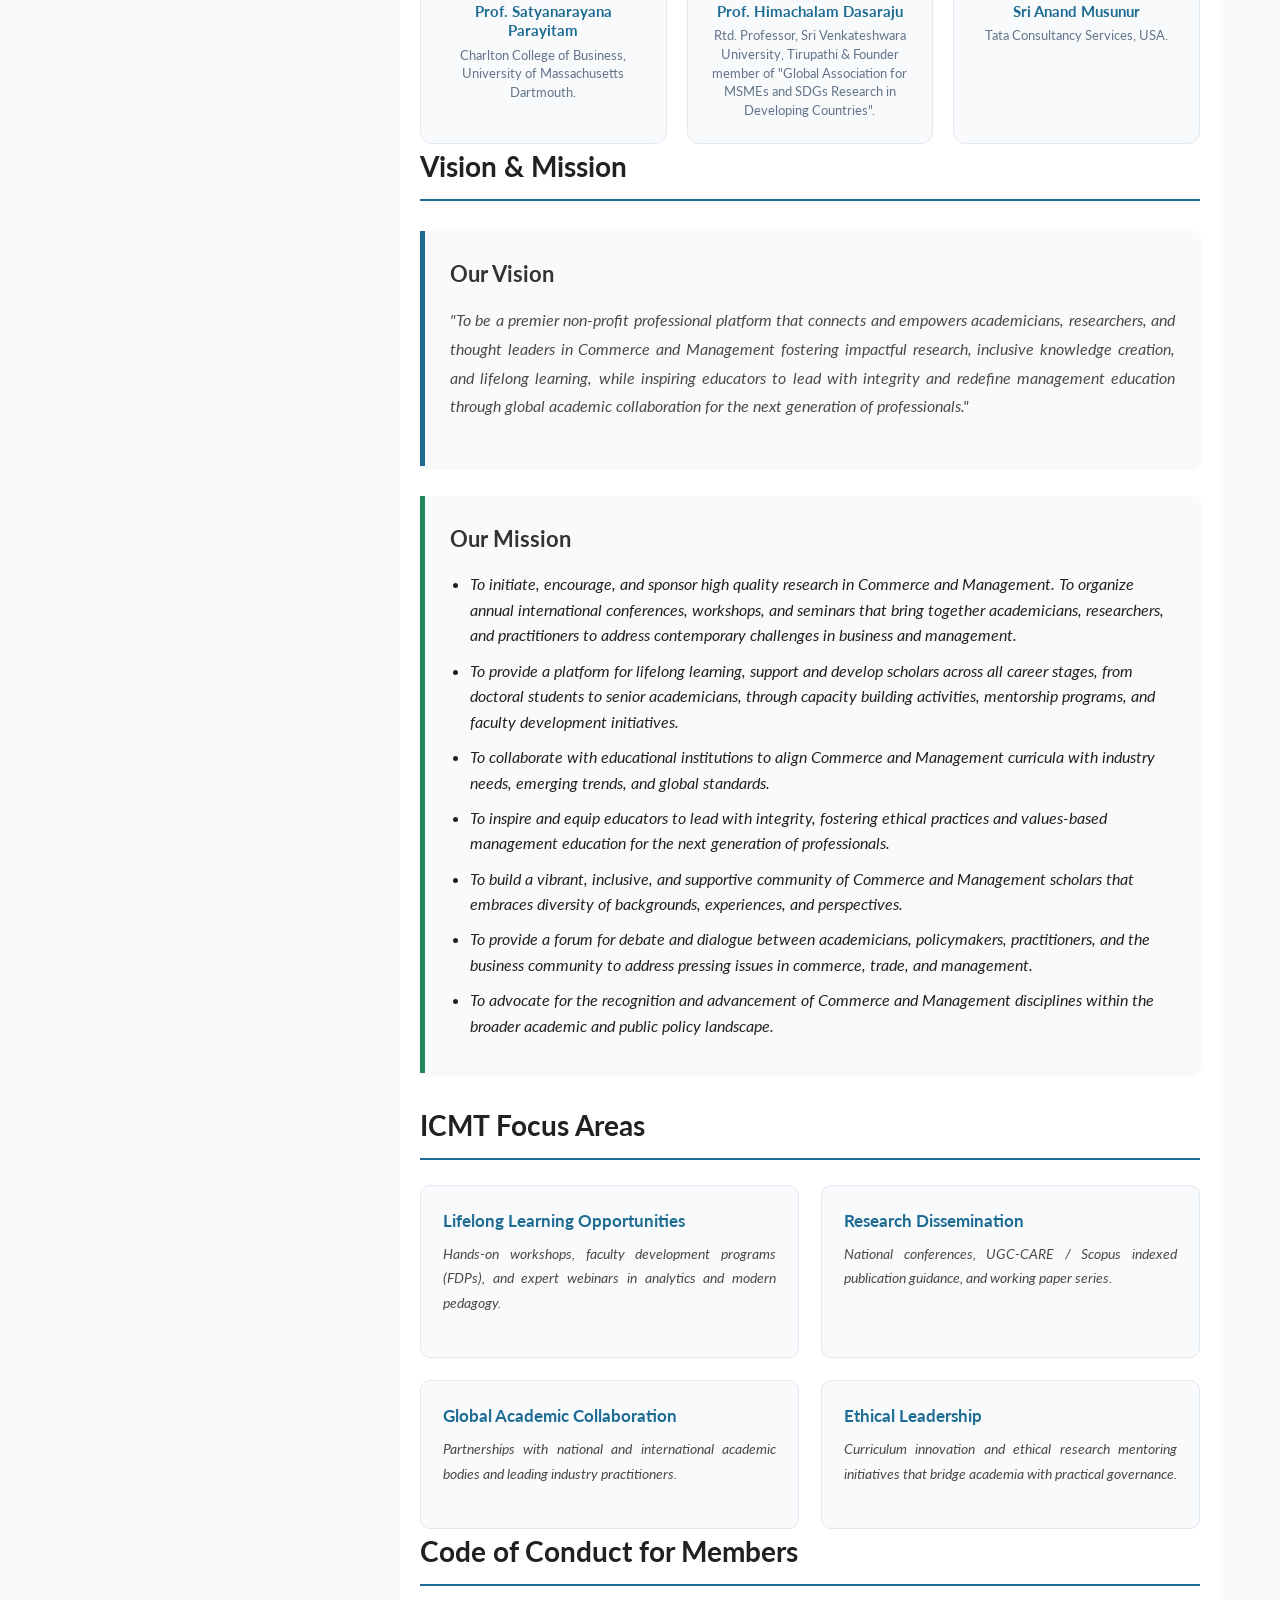
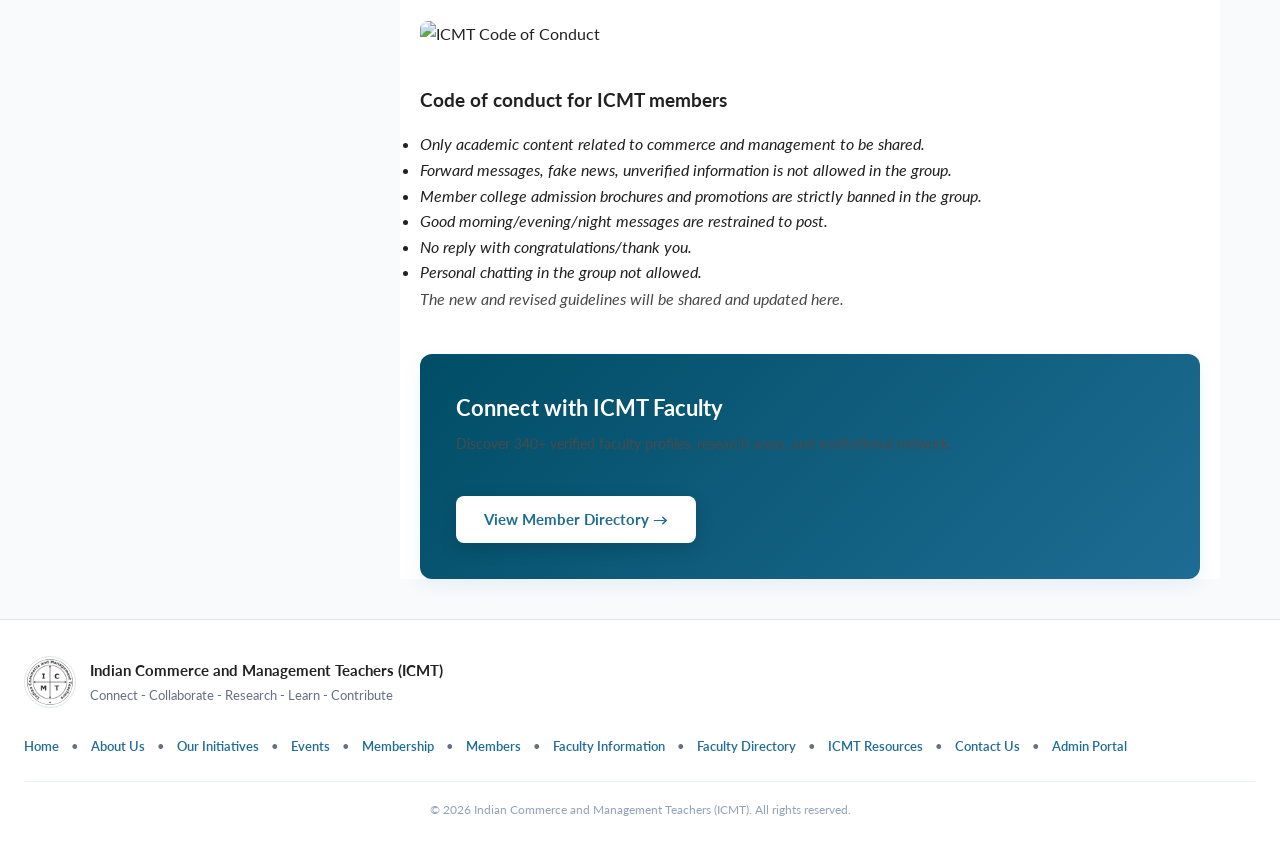
==== commit eaccedf1: "Fix italic tag formatting in Founders section on About Us page" ====
--- a/about-us.html
+++ b/about-us.html
@@ -187,9 +187,9 @@
 
     <section id="founders">
       <h2> ICMT Founders & Mentors</h2>
-      <p><i
+      <p><i>
         Founded by senior academic administrators, former Vice Chancellors, and eminent researchers to build a collaborative bridge for scholarship, research mentoring, and educational innovation.
-      </p>
+       </i> </p>
       <div class="founders-grid">
         <div class="founder-card">
           <div class="founder-photo-wrap">
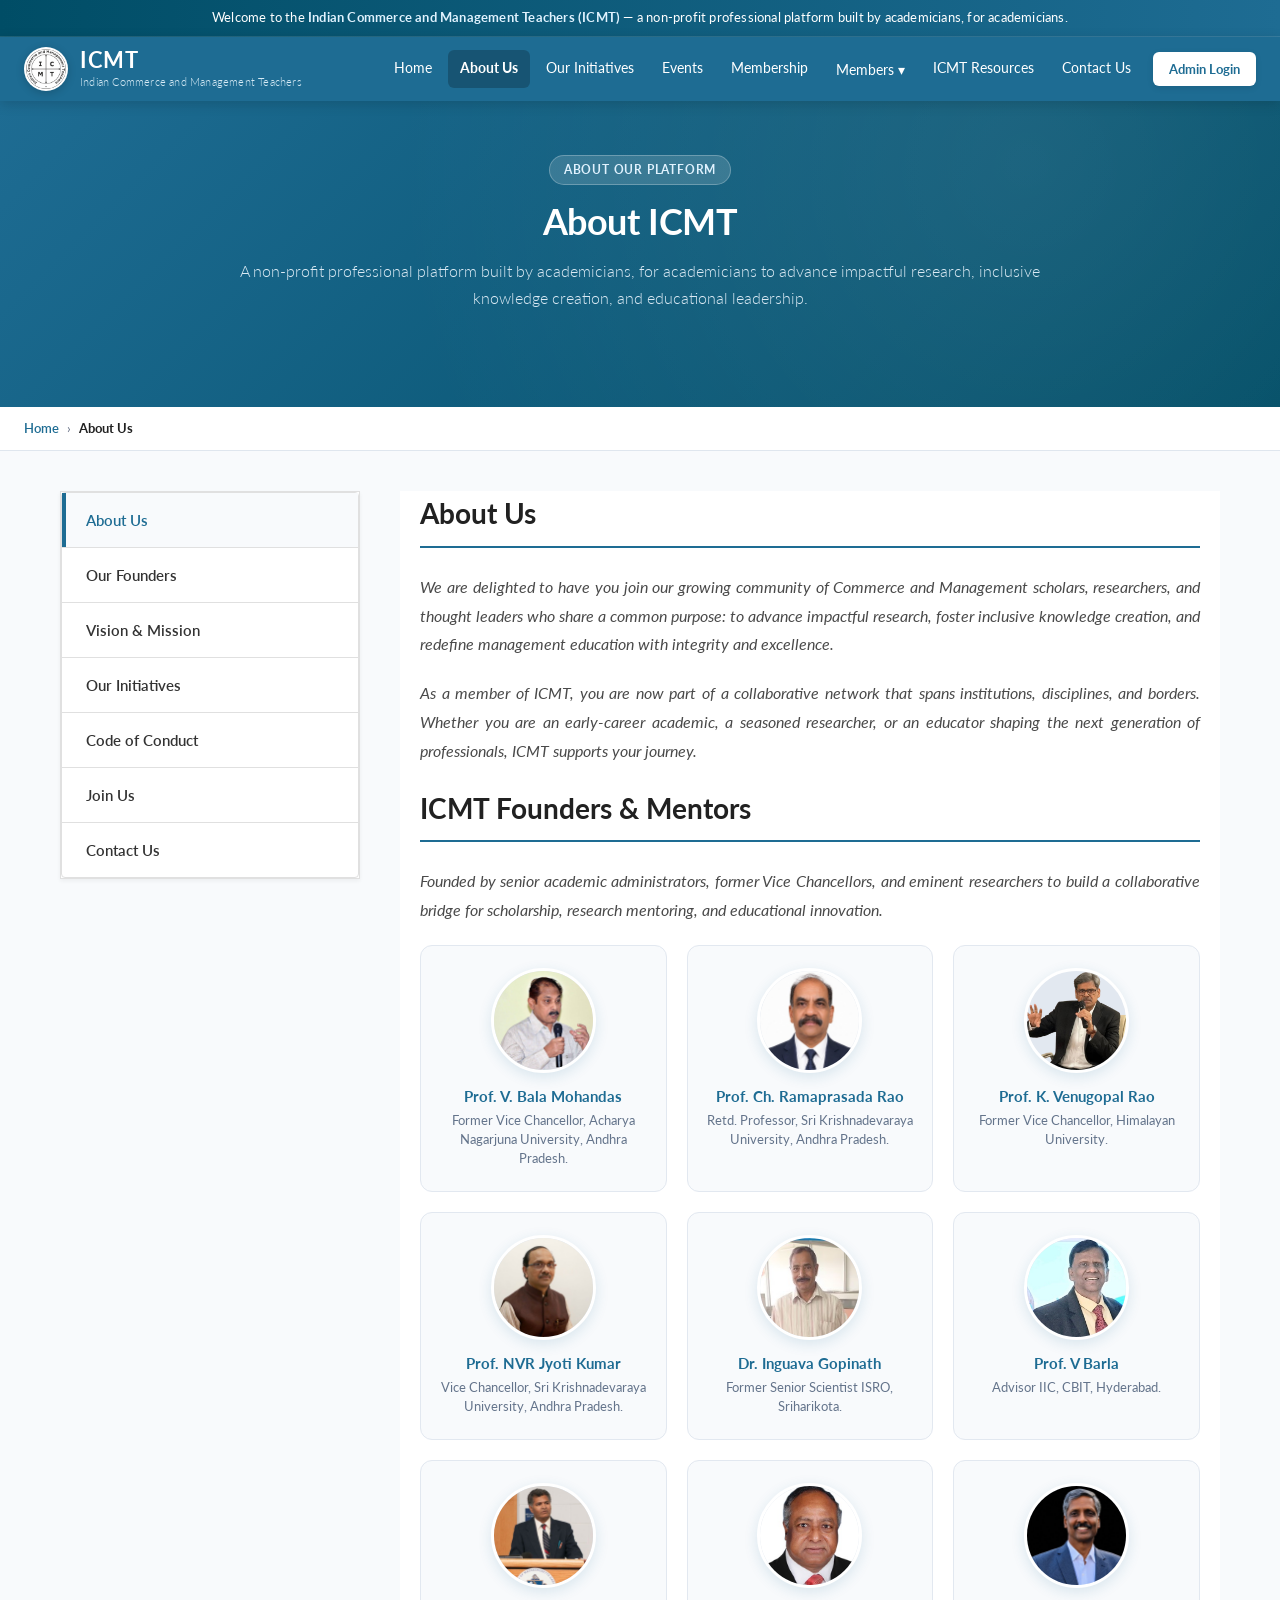
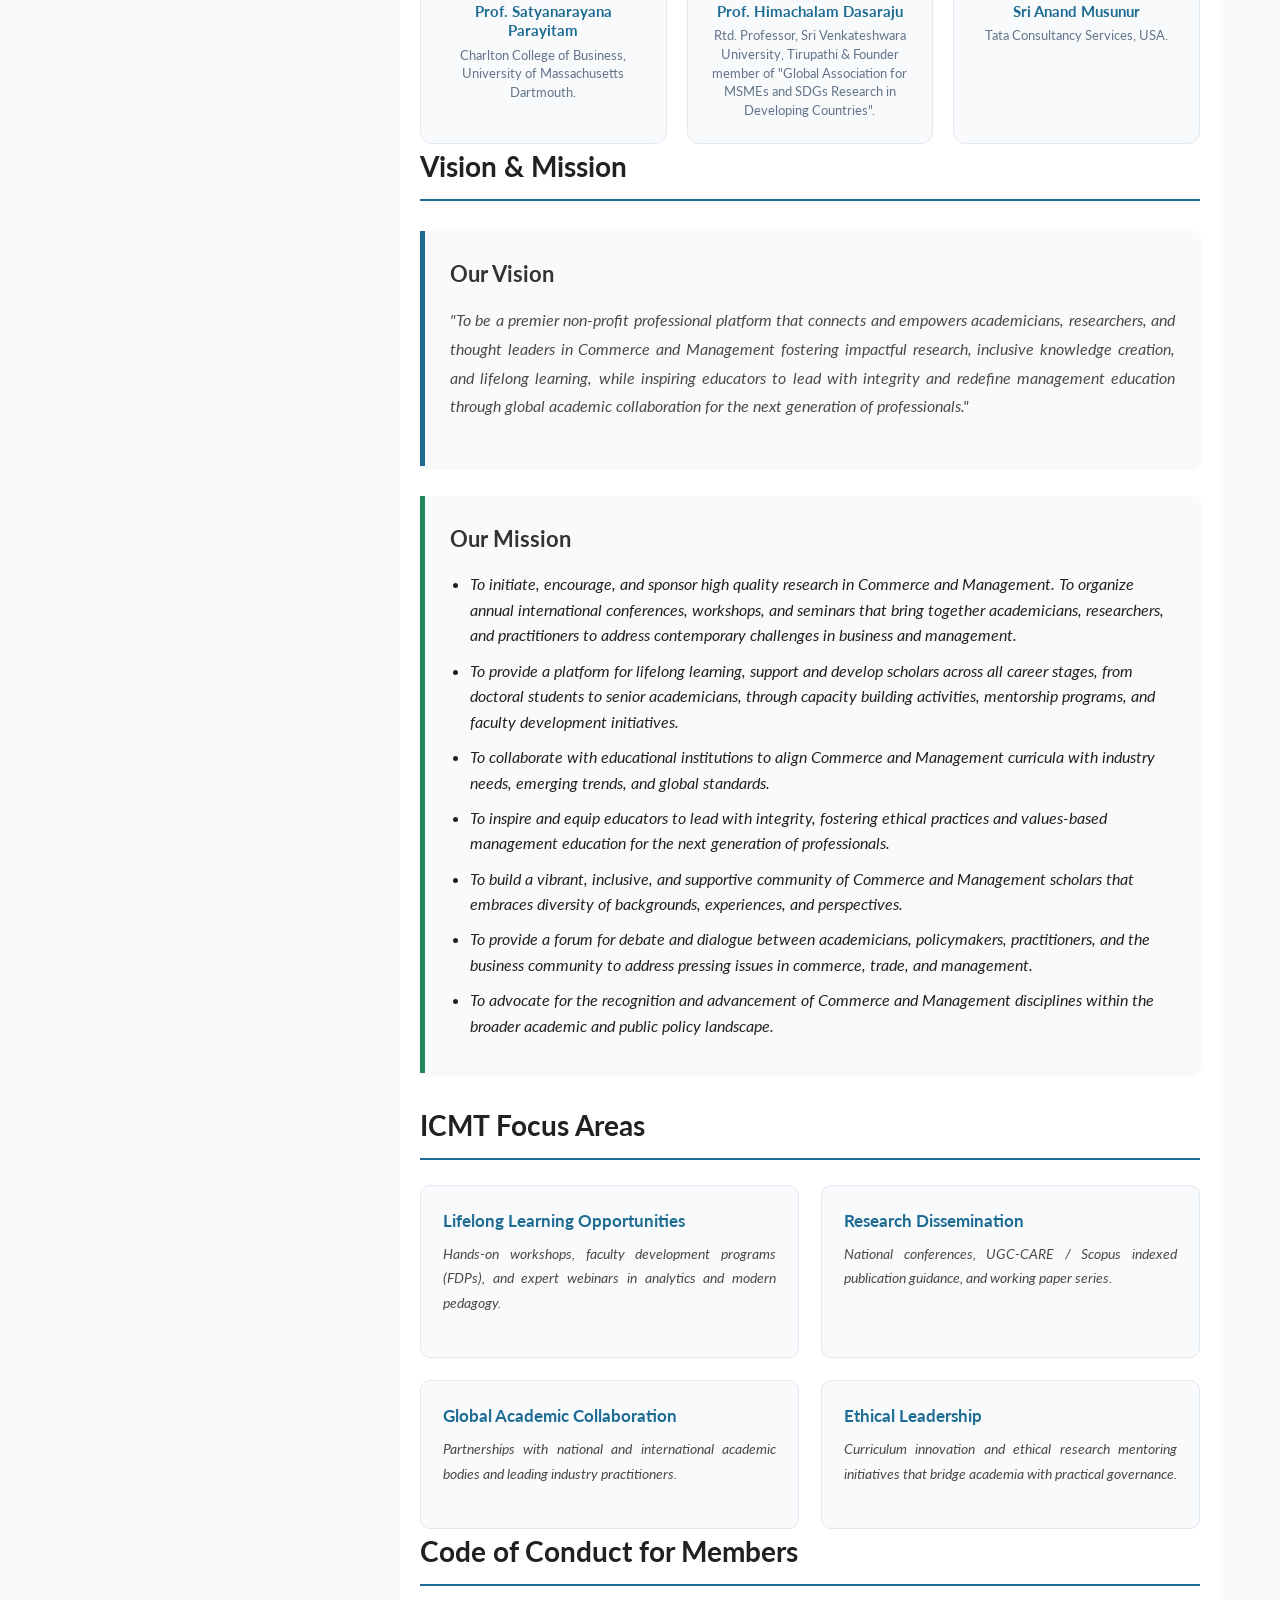
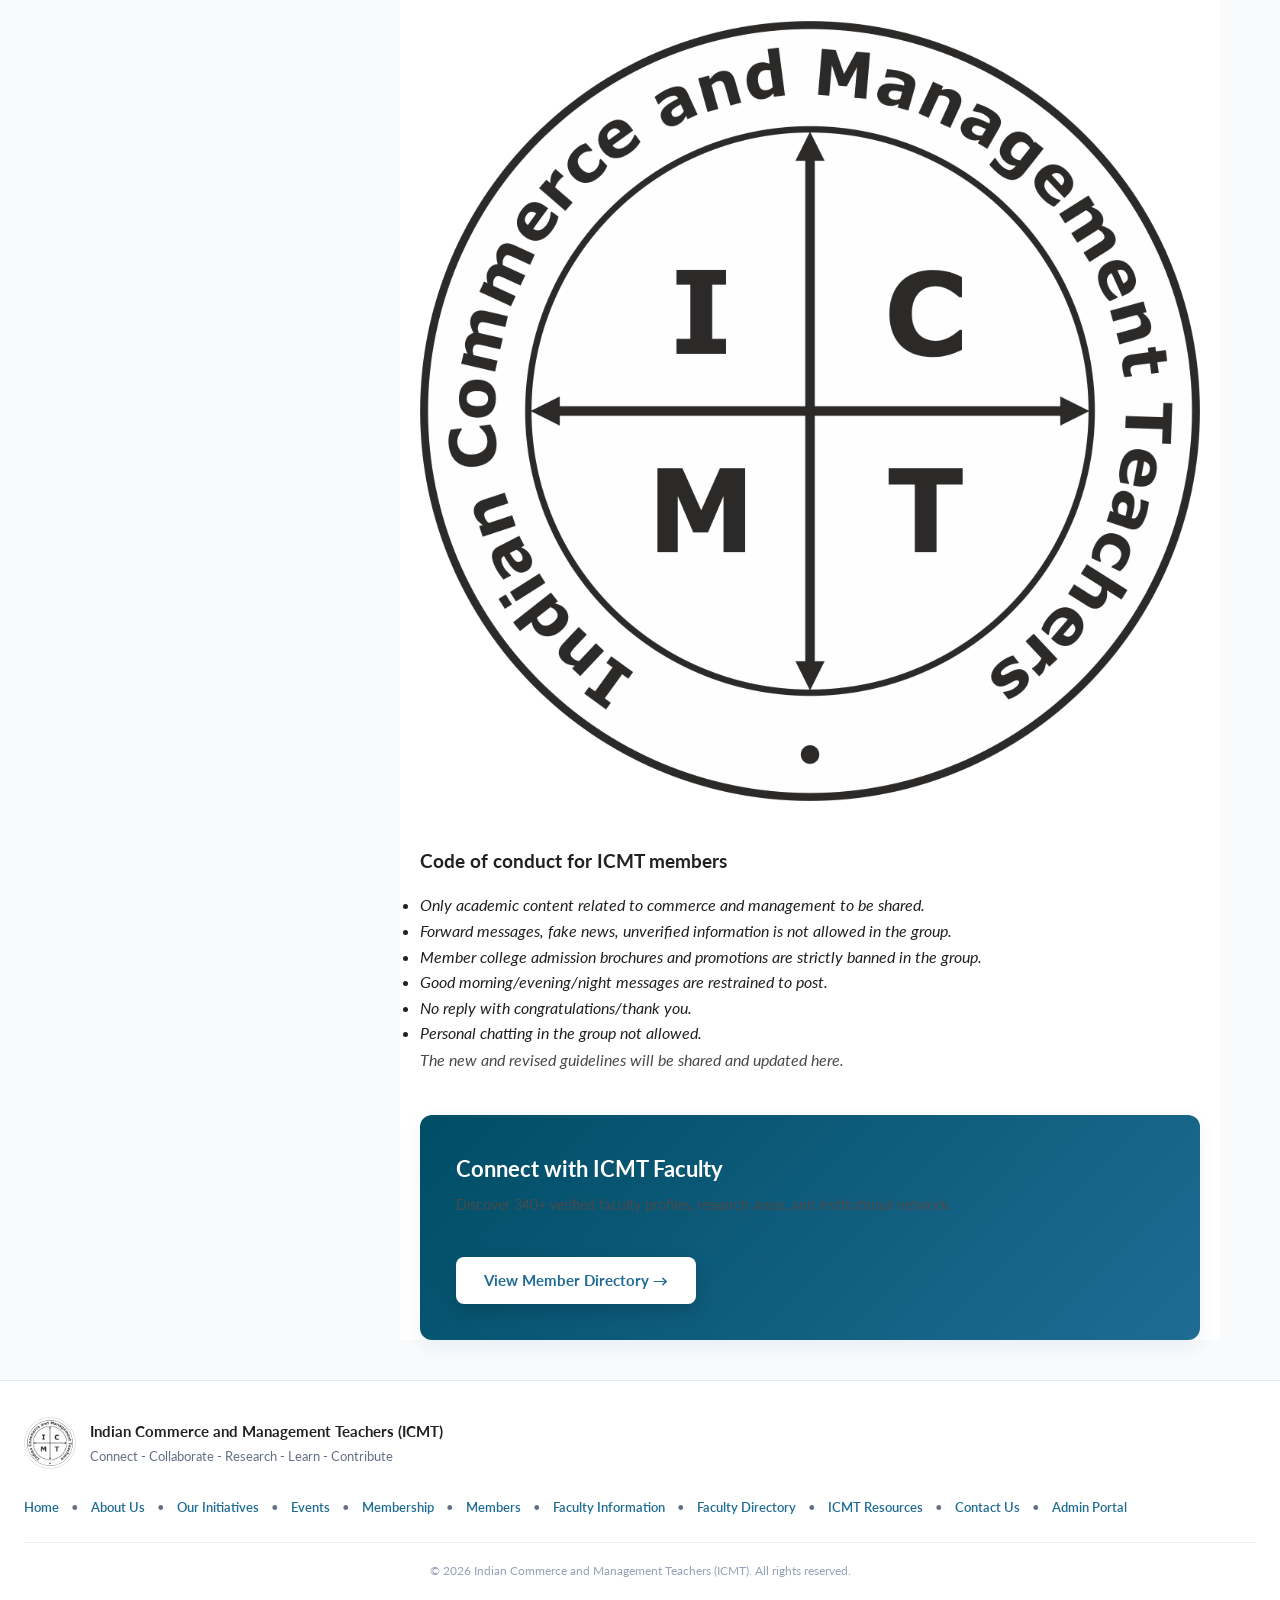
==== commit 7281284f: "Organize: reference Code of Conduct image from assets/images/docs" ====
--- a/about-us.html
+++ b/about-us.html
@@ -59,6 +59,8 @@
   /* Right Main Content Area */
   .aima-content-area {
     flex: 3 1 600px;
+    min-width: 0;
+    max-width: 100%;
   }
   .aima-content-area h2 {
     color: #212121;
@@ -95,7 +97,6 @@
     font-size: 22px;
     margin-bottom: 15px;
   }
-  /* Improve spacing for lists inside highlight boxes */
   .aima-highlight-box ul {
     margin: 0 0 0 1.25rem;
     padding: 0;
@@ -104,6 +105,61 @@
   .aima-highlight-box ul li {
     margin-bottom: 0.6rem;
     line-height: 1.6;
+  }
+
+  /* Founders & Mentors 3-Column Grid */
+  .founders-grid {
+    display: grid !important;
+    grid-template-columns: repeat(3, minmax(0, 1fr)) !important;
+    gap: 20px !important;
+    margin-top: 20px;
+    width: 100%;
+    box-sizing: border-box;
+  }
+  .founder-card {
+    background: #f8fafc;
+    border: 1px solid #e2e8f0;
+    border-radius: 12px;
+    padding: 22px 18px;
+    transition: var(--transition);
+    display: flex;
+    flex-direction: column;
+    align-items: center;
+    text-align: center;
+    height: 100%;
+    box-sizing: border-box;
+  }
+  .founder-card:hover {
+    background: #ffffff;
+    border-color: #b9d2e3;
+    transform: translateY(-3px);
+    box-shadow: var(--shadow-md);
+  }
+
+  @media (max-width: 1024px) {
+    .founders-grid {
+      grid-template-columns: repeat(2, minmax(0, 1fr)) !important;
+    }
+  }
+  @media (max-width: 768px) {
+    .aima-page-container {
+      flex-direction: column;
+      gap: 24px;
+      margin: 20px auto;
+      padding: 0 16px;
+    }
+    .aima-sidebar {
+      max-width: 100%;
+      width: 100%;
+    }
+    .aima-content-area {
+      width: 100%;
+    }
+  }
+  @media (max-width: 640px) {
+    .founders-grid {
+      grid-template-columns: 1fr !important;
+    }
   }
 </style>
 </head>
@@ -186,11 +242,11 @@
     </section>
 
     <section id="founders">
-      <h2> ICMT Founders & Mentors</h2>
+      <h2>ICMT Founders & Mentors</h2>
       <p><i>
         Founded by senior academic administrators, former Vice Chancellors, and eminent researchers to build a collaborative bridge for scholarship, research mentoring, and educational innovation.
        </i> </p>
-      <div class="founders-grid">
+      <div class="founders-grid" style="display:grid; grid-template-columns:repeat(3, minmax(0, 1fr)); gap:20px; margin-top:20px;">
         <div class="founder-card">
           <div class="founder-photo-wrap">
             <img src="assets/images/founders/prof-v-bala-mohandas.jpg" alt="Prof. V. Bala Mohandas" class="founder-img">
@@ -307,7 +363,8 @@
 
     <section id="code-of-conduct">
       <h2>Code of Conduct for Members</h2>
-      <img src="https://lh3.googleusercontent.com/sitesv/[base64]w1280" alt="ICMT Code of Conduct" style="max-width:100%; height:auto; margin: 10px 0 20px; border-radius:8px;">
+      <!-- Use local image (docs folder) for code of conduct; fall back to site logo if missing -->
+      <img src="assets/images/docs/code-of-conduct.png" alt="ICMT Code of Conduct" style="max-width:100%; height:auto; margin: 10px 0 20px; border-radius:8px;" onerror="this.onerror=null;this.src='assets/images/icmt-logo.png'">
       <h3 style="margin-top:20px; margin-bottom:15px;">Code of conduct for ICMT members</h3>
       <ul>
         <li><i>Only academic content related to commerce and management to be shared.</i></li>
--- a/css/style.css
+++ b/css/style.css
@@ -762,11 +762,13 @@
    ================================================== */
 @media(max-width:1000px){.cards{grid-template-columns:1fr 1fr}.toolbar{grid-template-columns:1fr 1fr}.grid2,.profile,.form{grid-template-columns:1fr}.fullrow,.actions{grid-column:auto}}
 @media(max-width:980px){
-  .grid-2,.grid-3,.founders-grid{grid-template-columns:1fr}
+  .grid-2,.grid-3{grid-template-columns:1fr}
+  .founders-grid{grid-template-columns:repeat(2,1fr)}
   .site-hero h1{font-size:28px}
   .banner-cta{flex-direction:column;text-align:center}
 }
 @media(max-width:640px){
+  .founders-grid{grid-template-columns:1fr}
   .header-inner{flex-direction:column;align-items:flex-start}
   .nav-links{width:100%;margin-top:8px}
   .site-hero h1{font-size:24px}
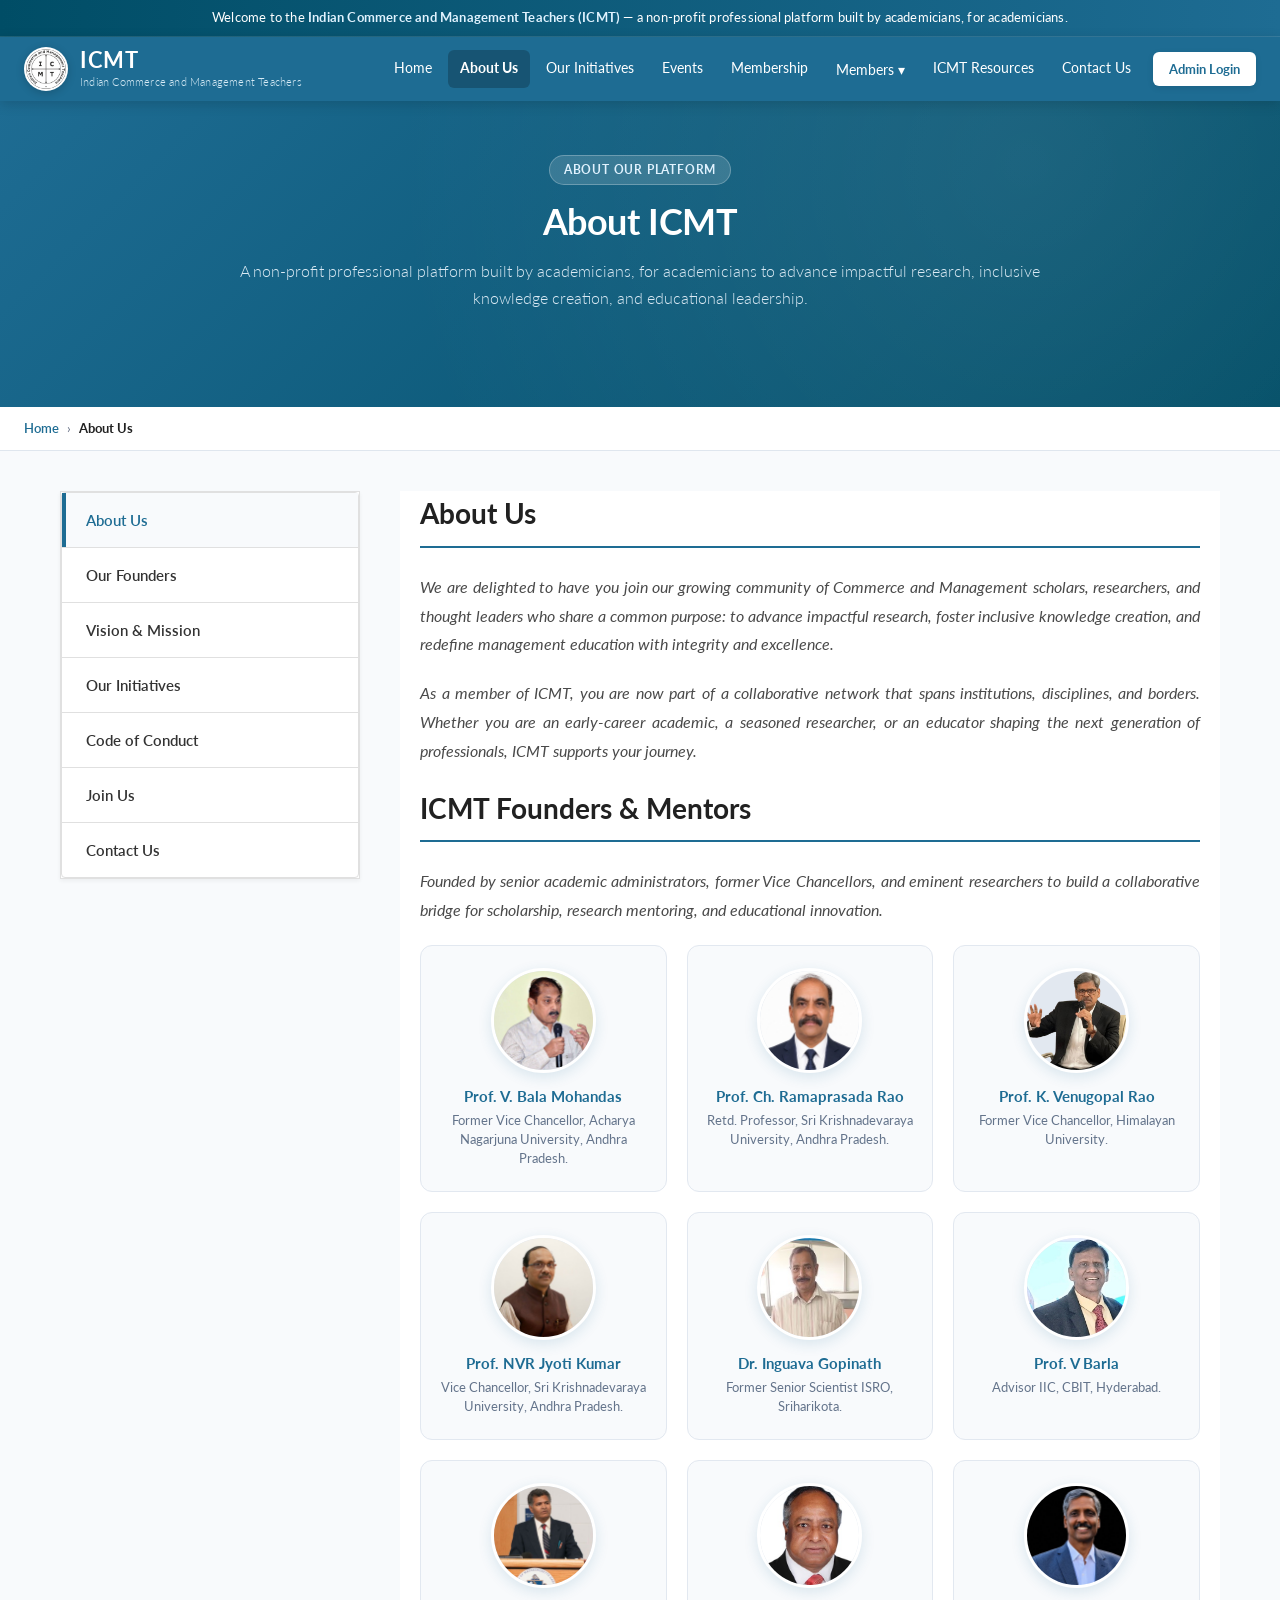
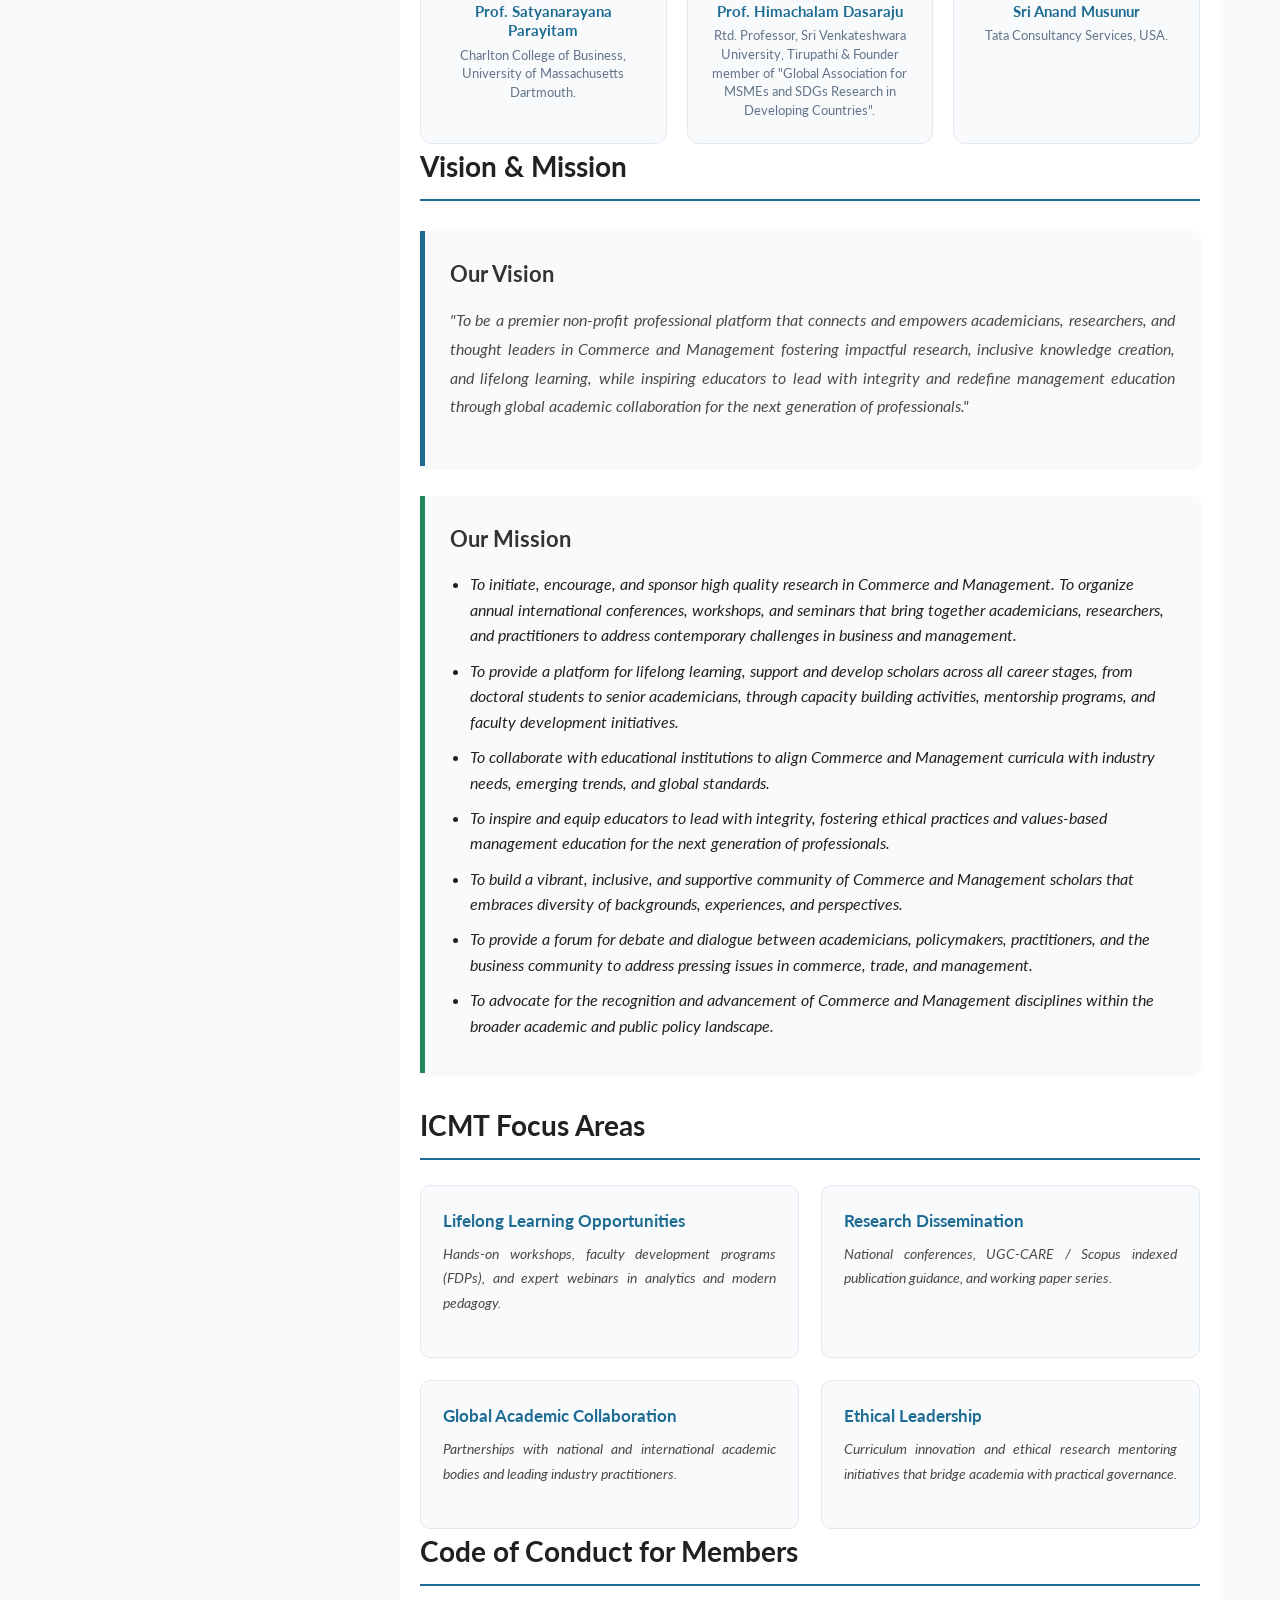
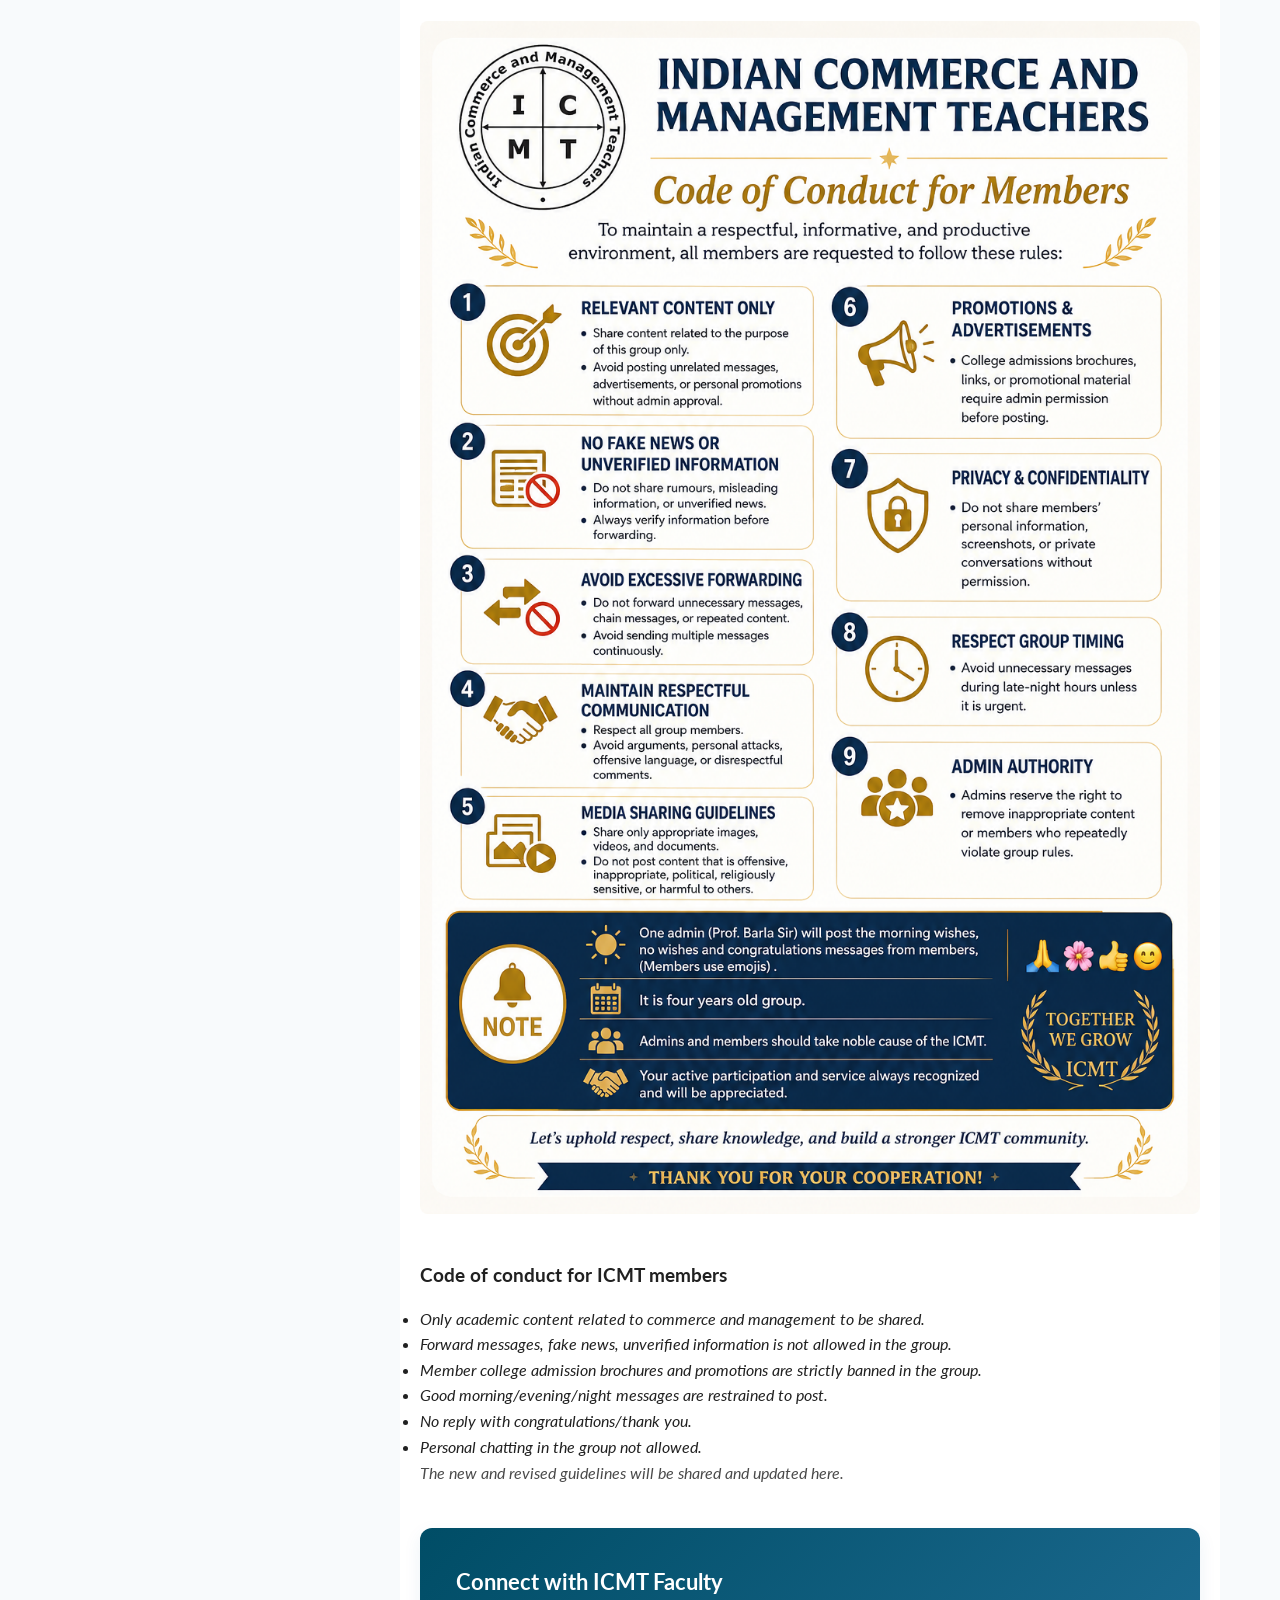
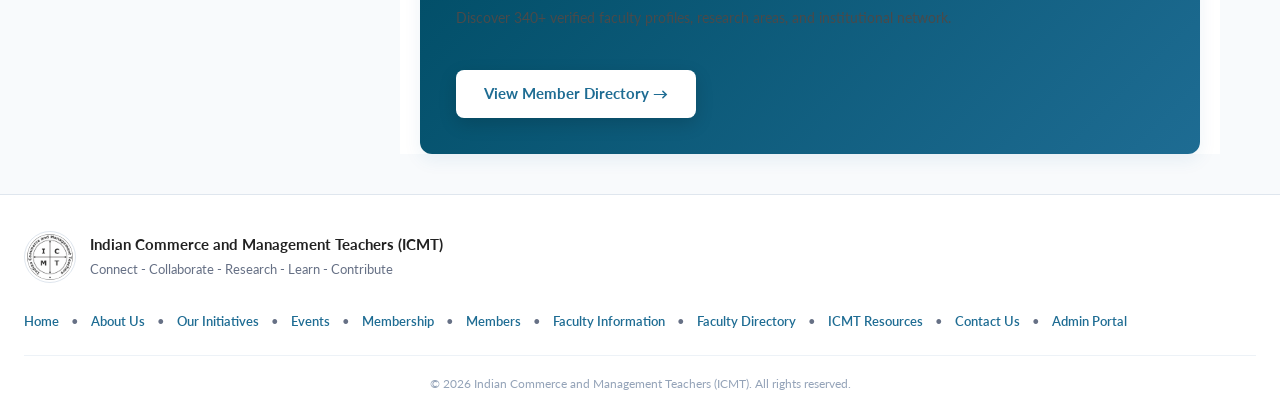
==== commit 1737222b: "Add ICMT Careers initiative logo" ====
--- a/about-us.html
+++ b/about-us.html
@@ -364,7 +364,7 @@
     <section id="code-of-conduct">
       <h2>Code of Conduct for Members</h2>
       <!-- Use local image (docs folder) for code of conduct; fall back to site logo if missing -->
-      <img src="assets/images/docs/code-of-conduct.png" alt="ICMT Code of Conduct" style="max-width:100%; height:auto; margin: 10px 0 20px; border-radius:8px;" onerror="this.onerror=null;this.src='assets/images/icmt-logo.png'">
+      <img src="/assets/images/docs/icmt_code_of_conduct.png" alt="ICMT Code of Conduct" style="max-width:100%; height:auto; margin: 10px 0 20px; border-radius:8px;" onerror="this.onerror=null;this.src='assets/images/icmt-logo.png'">
       <h3 style="margin-top:20px; margin-bottom:15px;">Code of conduct for ICMT members</h3>
       <ul>
         <li><i>Only academic content related to commerce and management to be shared.</i></li>
